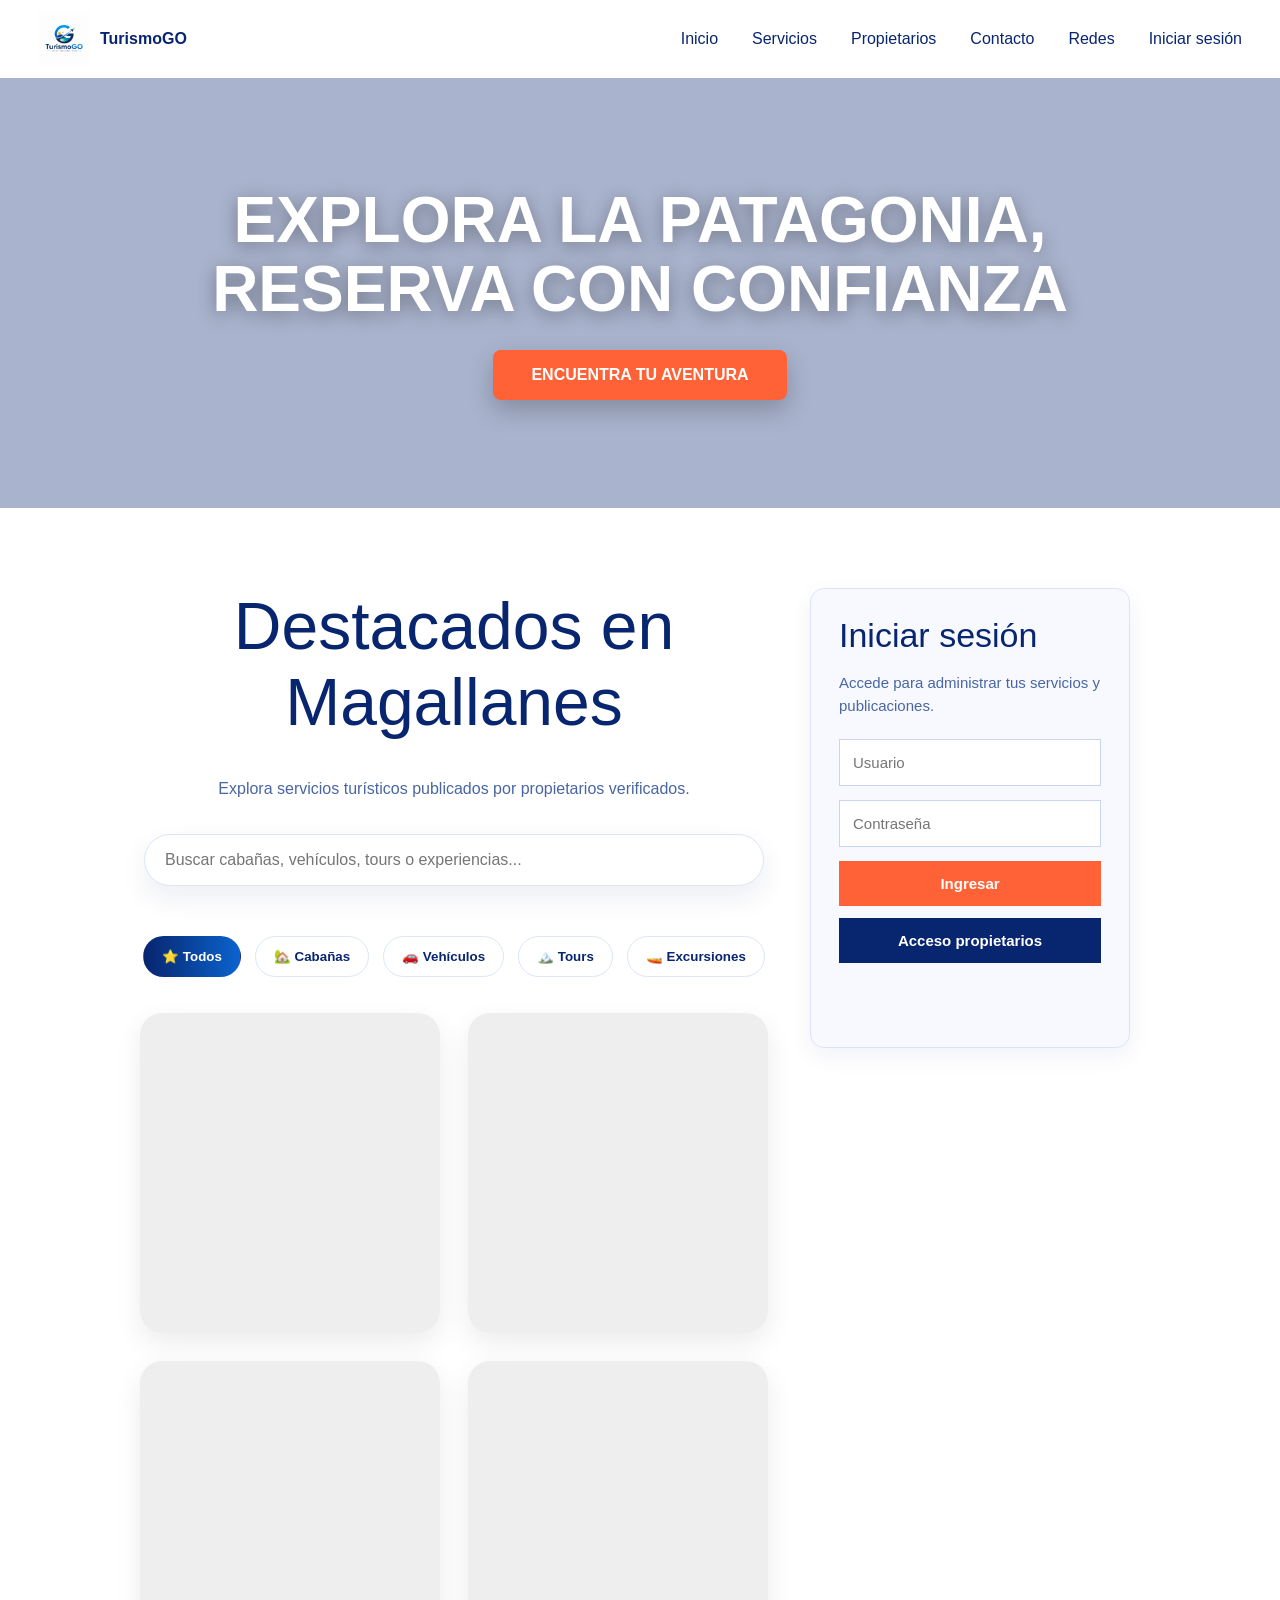
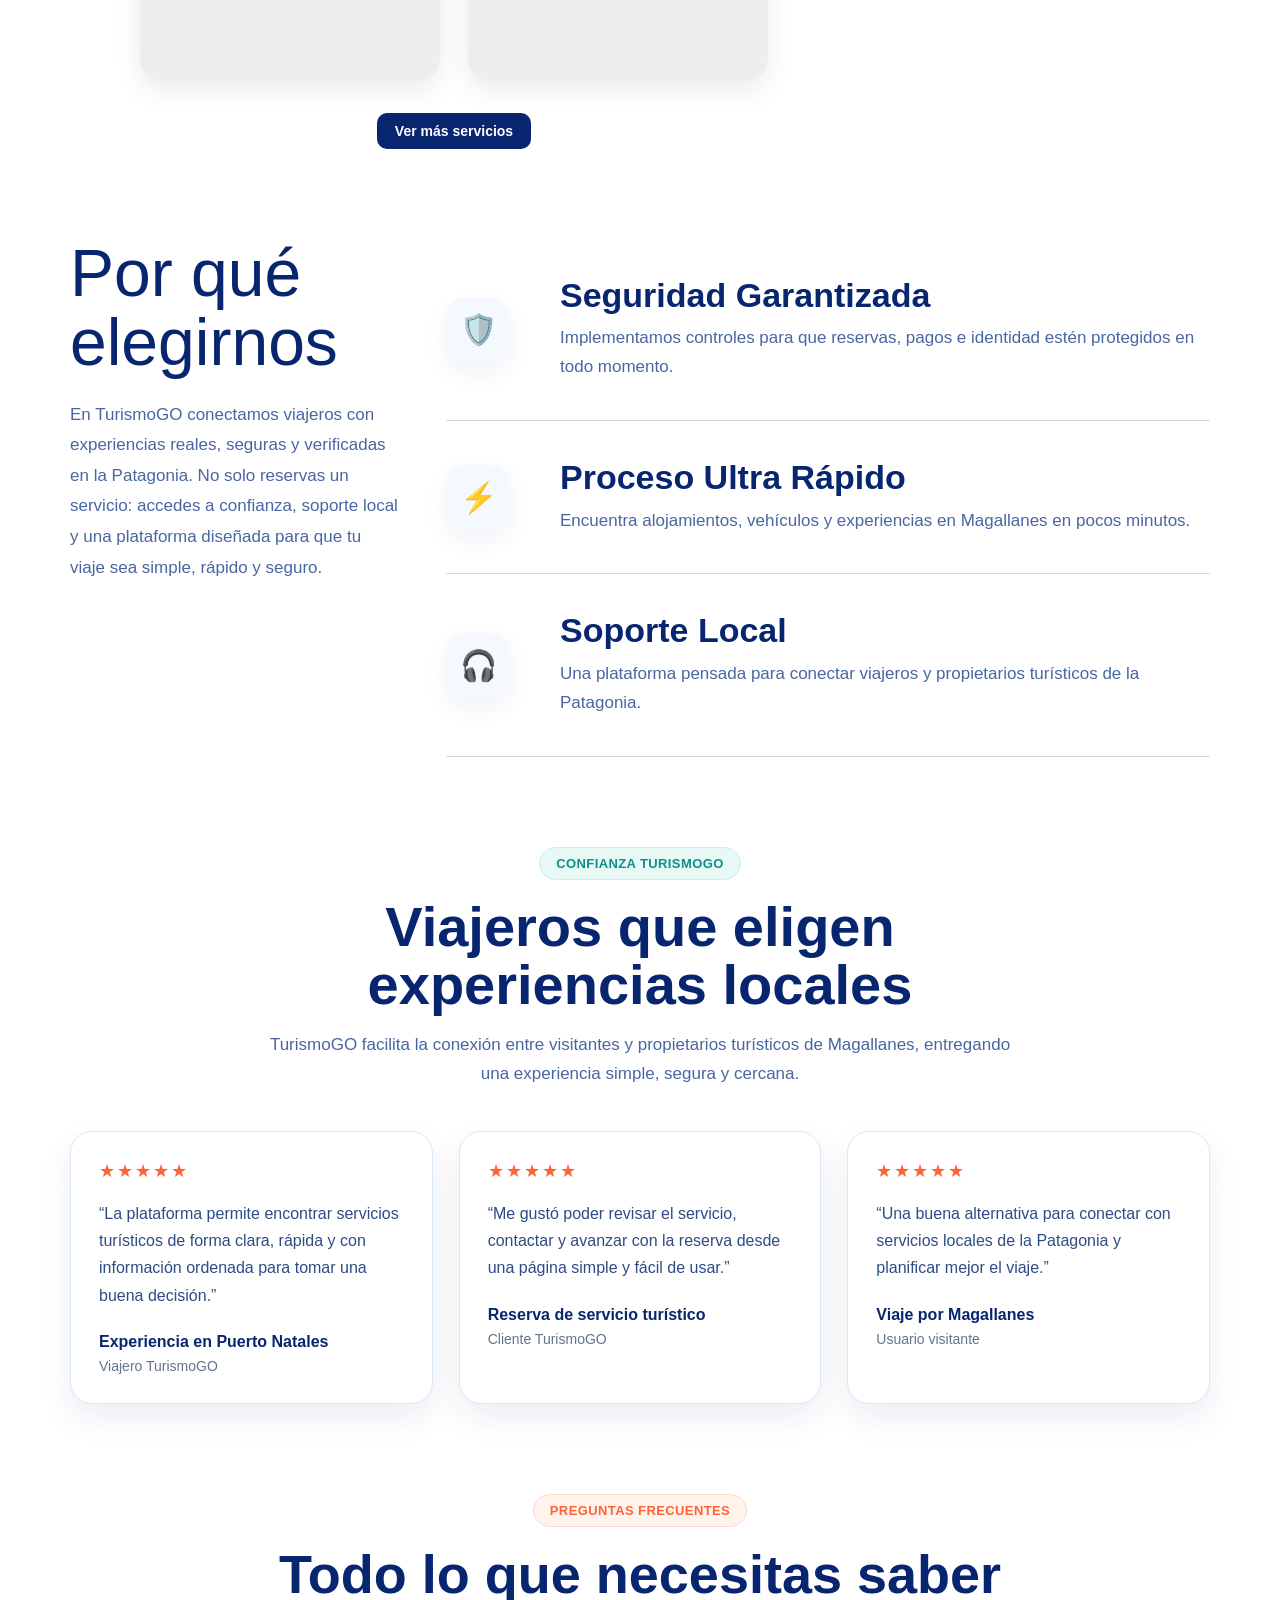
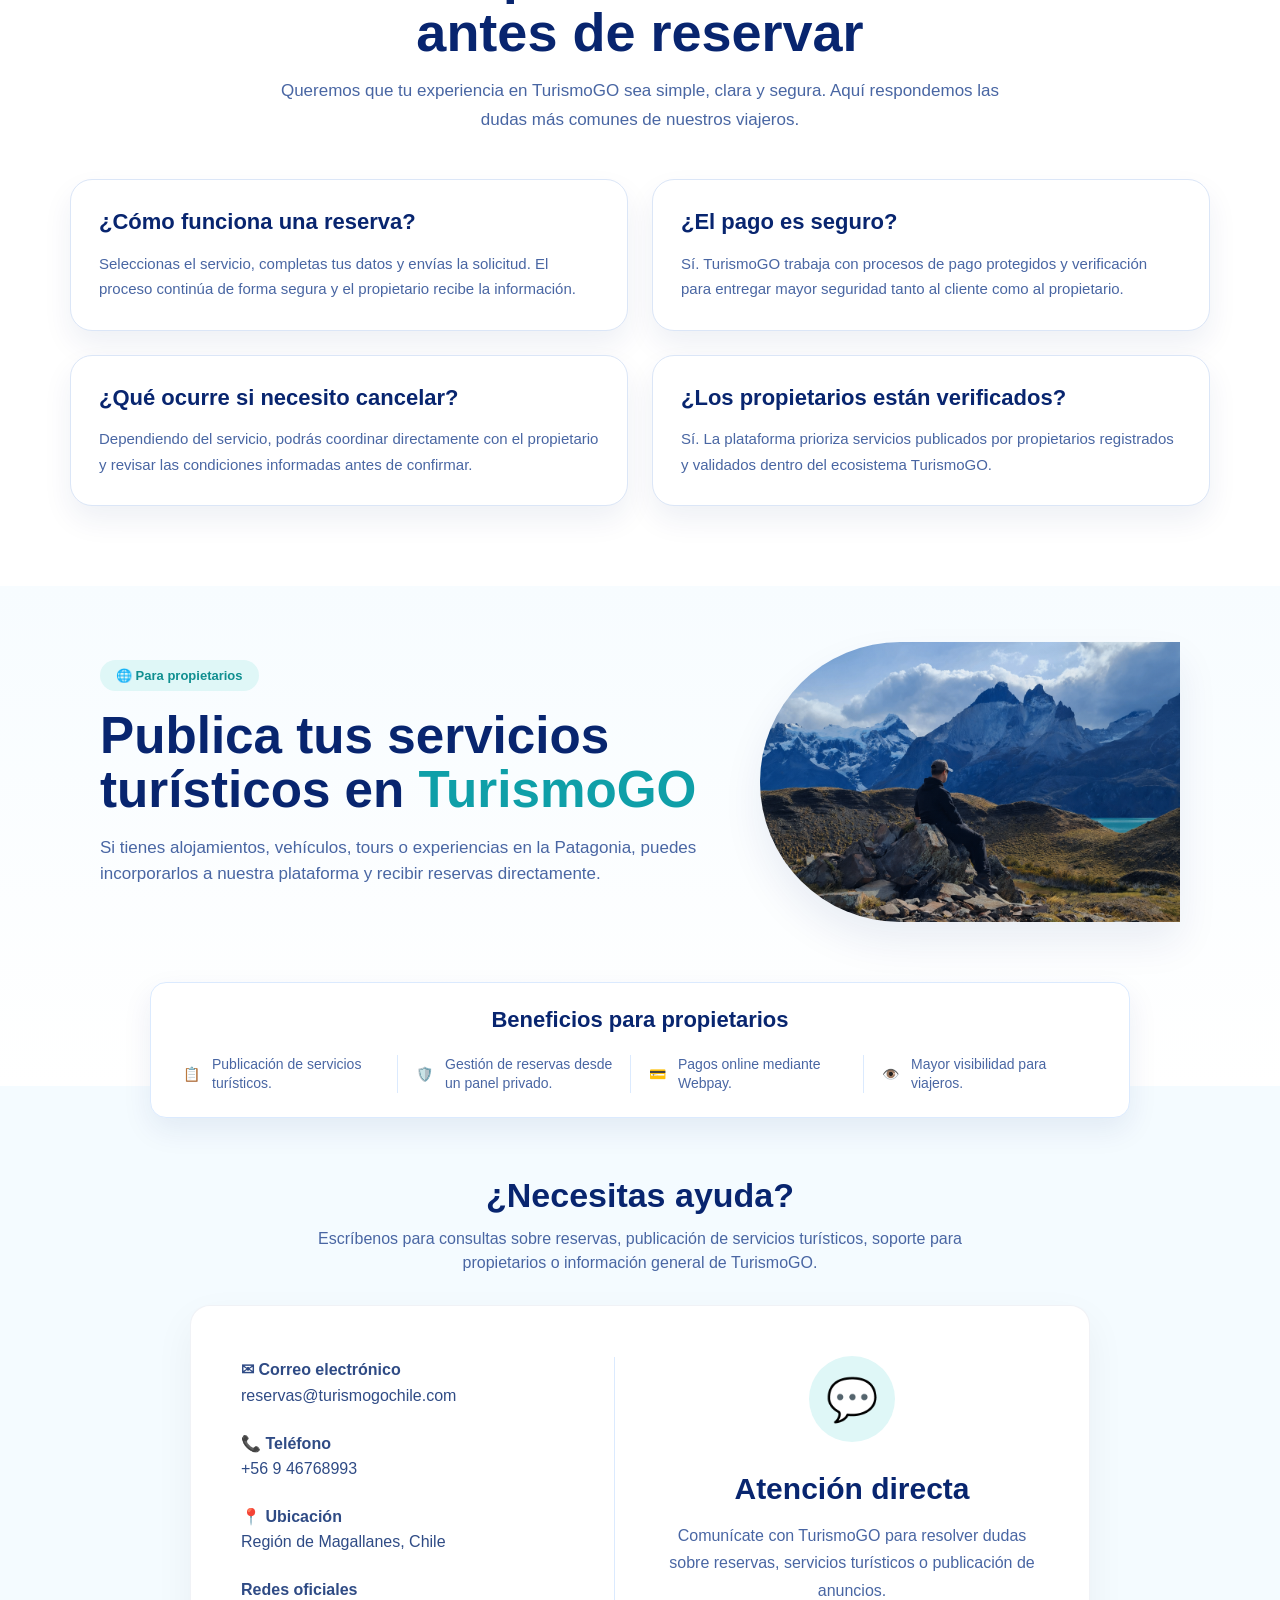
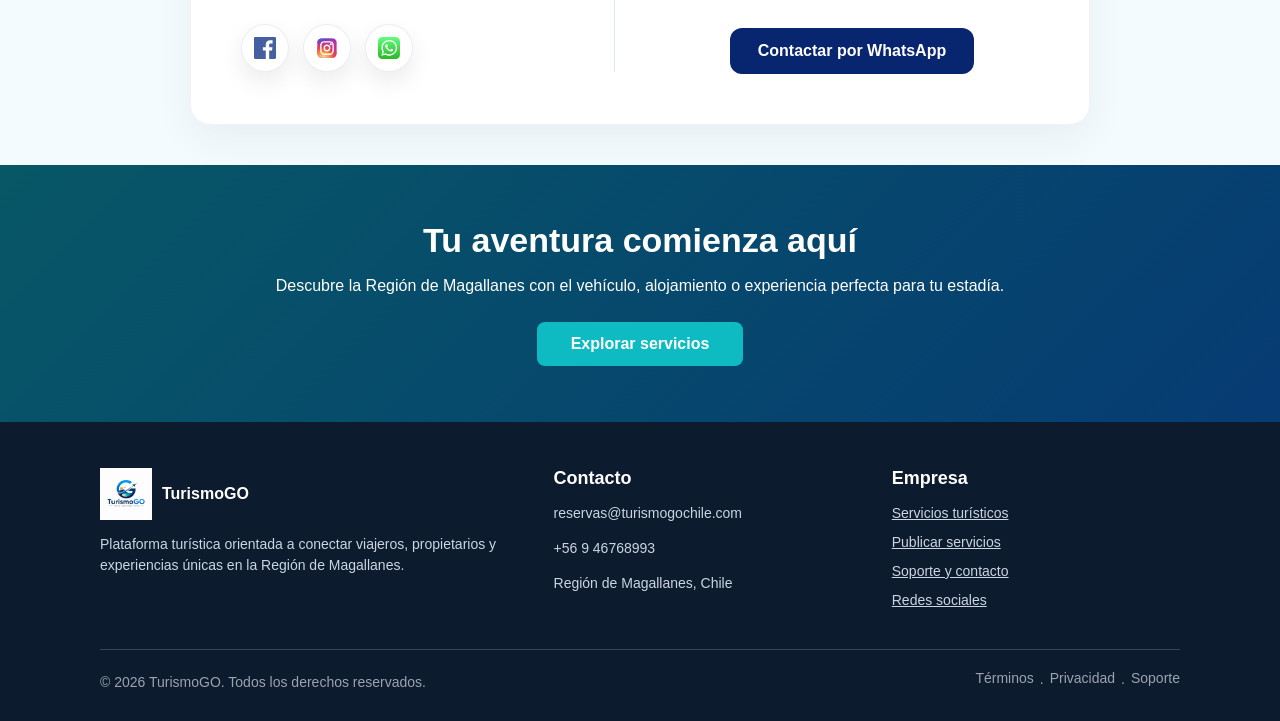
==== index.html @ 0e3b6031 "Eliminar menu lateral (no aporta a UX principal)" ====
<!DOCTYPE html>
<html lang="es">
<head>
  <meta charset="UTF-8">
  <meta name="viewport" content="width=device-width, initial-scale=1.0">

  <title>TurismoGO | Turismo, alojamientos y experiencias en Magallanes</title>
  <link rel="icon" type="image/png" href="favicon.png">
  <link rel="preconnect" href="https://api.turismogochile.com">
<link rel="dns-prefetch" href="https://api.turismogochile.com">
  <link rel="preconnect" href="https://res.cloudinary.com">
  <link rel="dns-prefetch" href="https://res.cloudinary.com">
  <link rel="apple-touch-icon" href="favicon.png">

  <meta
    name="description"
    content="Reserva alojamientos, vehículos, tours y experiencias turísticas en la Región de Magallanes y la Patagonia chilena con TurismoGO."
  >

  <meta
    name="keywords"
    content="turismo magallanes, turismo patagonia, alojamiento puerto natales, arriendo vehiculos magallanes, tours torres del paine, turismo chile"
  >

  <meta name="author" content="TurismoGO">

  <meta property="og:title" content="TurismoGO | Explora la Patagonia">
  <meta
    property="og:description"
    content="Reserva alojamientos, vehículos y experiencias turísticas en Magallanes."
  >
  <meta property="og:type" content="website">
  <meta property="og:url" content="https://www.turismogochile.com">
  <meta property="og:image" content="https://www.turismogochile.com/assets/preview.jpg">

  <meta name="robots" content="index, follow">
  
  <link rel="stylesheet" href="styles.css">
</head>
<body>

  <header class="topbar">
    <div class="brand">
      <img
  src="assets/logo-turismogo.png"
  alt="TurismoGO"
  class="brand-logo"
  style="width:52px;height:52px;max-width:52px;max-height:52px;object-fit:contain;display:block;"
>
      <span>TurismoGO</span>
    </div>

    <nav class="nav-links">
  <a href="#inicio">Inicio</a>
  <a href="#servicios-publicos-section">Servicios</a>
  <a href="#propietarios">Propietarios</a>
  <a href="#contacto">Contacto</a>
  <a href="#redes">Redes</a>
  <a href="#login">Iniciar sesión</a>
</nav>
  </header>

  <main>
    <section class="hero-main" id="inicio">
  <div class="hero-overlay">
    <h1>Explora la Patagonia,<br>reserva con confianza</h1>
    <a href="#servicios-publicos-section" class="hero-main-btn">
      Encuentra tu aventura
    </a>
  </div>
</section>
    <div id="registro-propietario" class="modal-overlay">
    <div class="modal-card">
    <button class="modal-close" onclick="mostrarRegistroPropietario()">×</button>
  <h2>Registro de propietario</h2>
  <p>Crea tu cuenta, selecciona un plan y activa tu suscripción para publicar servicios.</p>

  <input id="reg-nombre" placeholder="Nombre completo">
  <input id="reg-telefono" placeholder="Teléfono">
  <input id="reg-email" type="email" placeholder="Correo electrónico">
  <input id="reg-usuario" placeholder="Nombre de usuario">
  <input id="reg-password" type="password" placeholder="Contraseña">

  <select id="reg-plan">
    <option value="basico">Plan Básico - $9.990 / mes</option>
    <option value="pro">Plan Pro - $19.990 / mes</option>
    <option value="premium">Plan Premium - $39.990 / mes</option>
  </select>

  <div class="legal-checkbox-container">
  <label class="legal-checkbox">
    <input type="checkbox" id="aceptaLegalPropietario">
    <span>
      Acepto los 
      <a href="/terminos.html" target="_blank">Términos y Condiciones</a> 
      y la 
      <a href="/privacidad.html" target="_blank">Política de Privacidad</a>.
    </span>
  </label>
</div>

  <button class="primary-btn" onclick="registrarPropietarioConPago()">
  Crear cuenta y pagar suscripción
</button>
</div>
</div>

    <section class="featured featured-layout" id="servicios-publicos-section">
  <div class="featured-content">
    <h2>Destacados en Magallanes</h2>
<p>Explora servicios turísticos publicados por propietarios verificados.</p>

<div class="search-box">
  <input
    type="text"
    id="buscador-servicios"
    placeholder="Buscar cabañas, vehículos, tours o experiencias..."
  >
</div>

<div class="quick-filters">
  <button class="filter-btn active" data-filter="todos">⭐ Todos</button>
  <button class="filter-btn" data-filter="cabaña">🏡 Cabañas</button>
  <button class="filter-btn" data-filter="jeep">🚗 Vehículos</button>
  <button class="filter-btn" data-filter="tour">🏔️ Tours</button>
  <button class="filter-btn" data-filter="excursion">🚤 Excursiones</button>
</div>

<div id="servicios-publicos" class="public-services-grid"></div>
<div class="load-more-container">
  <button id="btn-ver-mas-servicios" class="secondary-register-btn">
    Ver más servicios
  </button>
</div>

  </article>

</div>
  </div>

  <aside class="login-card" id="login">
    <h2>Iniciar sesión</h2>
    <p>Accede para administrar tus servicios y publicaciones.</p>

    <input id="user" placeholder="Usuario">
    <input id="pass" type="password" placeholder="Contraseña">

    <button class="primary-btn" onclick="login()">Ingresar</button>
    <button class="secondary-register-btn" onclick="mostrarRegistroPropietario()">
  Acceso propietarios
</button>

    <p id="error"></p>
  </aside>
</section>

    <section class="features">
      <div class="features-title">
  <h2>Por qué elegirnos</h2>

  <p>
    En TurismoGO conectamos viajeros con experiencias reales, seguras y verificadas
    en la Patagonia. No solo reservas un servicio: accedes a confianza, soporte local
    y una plataforma diseñada para que tu viaje sea simple, rápido y seguro.
  </p>
</div>

      <div class="feature-list">
        <div class="feature-item">
          <div class="feature-icon">🛡️</div>
          <div>
            <h3>Seguridad Garantizada</h3>
            <p>Implementamos controles para que reservas, pagos e identidad estén protegidos en todo momento.</p>
          </div>
        
        </div>

        <div class="feature-item">
          <div class="feature-icon">⚡</div>
          <div>
            <h3>Proceso Ultra Rápido</h3>
            <p>Encuentra alojamientos, vehículos y experiencias en Magallanes en pocos minutos.</p>
          </div>
        </div>

        <div class="feature-item">
          <div class="feature-icon">🎧</div>
          <div>
            <h3>Soporte Local</h3>
            <p>Una plataforma pensada para conectar viajeros y propietarios turísticos de la Patagonia.</p>
          </div>
        </div>
      </div>
    </section>
    <section class="testimonials-section">
  <div class="testimonials-header">
    <span>Confianza TurismoGO</span>
    <h2>Viajeros que eligen experiencias locales</h2>
    <p>
      TurismoGO facilita la conexión entre visitantes y propietarios turísticos
      de Magallanes, entregando una experiencia simple, segura y cercana.
    </p>
  </div>

  <div class="testimonials-grid">
    <article class="testimonial-card">
      <div class="testimonial-stars">★★★★★</div>
      <p>
        “La plataforma permite encontrar servicios turísticos de forma clara,
        rápida y con información ordenada para tomar una buena decisión.”
      </p>
      <strong>Experiencia en Puerto Natales</strong>
      <span>Viajero TurismoGO</span>
    </article>

    <article class="testimonial-card">
      <div class="testimonial-stars">★★★★★</div>
      <p>
        “Me gustó poder revisar el servicio, contactar y avanzar con la reserva
        desde una página simple y fácil de usar.”
      </p>
      <strong>Reserva de servicio turístico</strong>
      <span>Cliente TurismoGO</span>
    </article>

    <article class="testimonial-card">
      <div class="testimonial-stars">★★★★★</div>
      <p>
        “Una buena alternativa para conectar con servicios locales de la Patagonia
        y planificar mejor el viaje.”
      </p>
      <strong>Viaje por Magallanes</strong>
      <span>Usuario visitante</span>
    </article>
  </div>
</section>

<section class="faq-section">
  <div class="faq-header">
    <span>Preguntas frecuentes</span>
    <h2>Todo lo que necesitas saber antes de reservar</h2>
    <p>
      Queremos que tu experiencia en TurismoGO sea simple, clara y segura.
      Aquí respondemos las dudas más comunes de nuestros viajeros.
    </p>
  </div>

  <div class="faq-grid">

    <article class="faq-card">
      <h3>¿Cómo funciona una reserva?</h3>
      <p>
        Seleccionas el servicio, completas tus datos y envías la solicitud.
        El proceso continúa de forma segura y el propietario recibe la información.
      </p>
    </article>

    <article class="faq-card">
      <h3>¿El pago es seguro?</h3>
      <p>
        Sí. TurismoGO trabaja con procesos de pago protegidos y verificación
        para entregar mayor seguridad tanto al cliente como al propietario.
      </p>
    </article>

    <article class="faq-card">
      <h3>¿Qué ocurre si necesito cancelar?</h3>
      <p>
        Dependiendo del servicio, podrás coordinar directamente con el propietario
        y revisar las condiciones informadas antes de confirmar.
      </p>
    </article>

    <article class="faq-card">
      <h3>¿Los propietarios están verificados?</h3>
      <p>
        Sí. La plataforma prioriza servicios publicados por propietarios
        registrados y validados dentro del ecosistema TurismoGO.
      </p>
    </article>

  </div>
</section>

<section class="business-section" id="propietarios">
  <div class="business-hero">
    <div>
      <span class="pill-label">🌐 Para propietarios</span>
      <h2>Publica tus servicios turísticos en <strong>TurismoGO</strong></h2>
      <p>
        Si tienes alojamientos, vehículos, tours o experiencias en la Patagonia,
        puedes incorporarlos a nuestra plataforma y recibir reservas directamente.
      </p>
    </div>

    <div class="business-image"></div>
  </div>

  <div class="benefits-card">
    <h3>Beneficios para propietarios</h3>

    <div class="benefits-grid">
      <div class="benefit-item">📋 <span>Publicación de servicios turísticos.</span></div>
      <div class="benefit-item">🛡️ <span>Gestión de reservas desde un panel privado.</span></div>
      <div class="benefit-item">💳 <span>Pagos online mediante Webpay.</span></div>
      <div class="benefit-item">👁️ <span>Mayor visibilidad para viajeros.</span></div>
    </div>
  </div>
</section>

<section class="support-section" id="contacto">
 <h2>¿Necesitas ayuda?</h2>
  <p>
    Escríbenos para consultas sobre reservas, publicación de servicios turísticos,
    soporte para propietarios o información general de TurismoGO.
  </p>

  <div class="support-card single-card">

  <div class="support-info">
    <p><strong>✉ Correo electrónico</strong><br>
    reservas@turismogochile.com</p>

    <p><strong>📞 Teléfono</strong><br>
    +56 9 46768993</p>

    <p><strong>📍 Ubicación</strong><br>
    Región de Magallanes, Chile</p>

    <p><strong>Redes oficiales</strong></p>

    <div class="mini-socials social-buttons">
      <a href="https://facebook.com/turismogochile" target="_blank" class="social-btn">
        <img src="/assets/icons/facebook.svg" alt="Facebook">
      </a>

      <a href="https://instagram.com/turismogochile" target="_blank" class="social-btn">
        <img src="/assets/icons/instagram.svg" alt="Instagram">
      </a>

      <a href="https://wa.me/56946768993" target="_blank" class="social-btn">
        <img src="/assets/icons/whatsapp.svg" alt="WhatsApp">
      </a>
    </div>
  </div>

  <div class="support-highlight">
    <div class="chat-icon">💬</div>

    <h3>Atención directa</h3>

    <p>
      Comunícate con TurismoGO para resolver dudas sobre reservas,
      servicios turísticos o publicación de anuncios.
    </p>

    <a
      href="https://wa.me/56946768993?text=Hola,%20quiero%20información%20sobre%20TurismoGO"
      target="_blank"
      class="small-btn"
    >
      Contactar por WhatsApp
    </a>
  </div>

</div>

</section>

<section class="cta-premium">
  <h2>Tu aventura comienza aquí</h2>
  <p>
    Descubre la Región de Magallanes con el vehículo, alojamiento o experiencia
    perfecta para tu estadía.
  </p>
  <a href="#servicios-publicos-section">Explorar servicios</a>
</section>

<footer class="footer-premium">
  <div class="footer-grid">
    <div>
      <div class="brand">
       <img
       src="assets/logo-turismogo.png"
       alt="TurismoGO"
       class="brand-logo"
>
        <span>TurismoGO</span>
      </div>
      <p>
        Plataforma turística orientada a conectar viajeros, propietarios y
        experiencias únicas en la Región de Magallanes.
      </p>
    </div>

    <div>
      <h3>Contacto</h3>
      <p>reservas@turismogochile.com</p>
      <p>+56 9 46768993</p>
      <p>Región de Magallanes, Chile</p>
    </div>

    <div>
      <h3>Empresa</h3>
      <a href="#servicios-publicos-section">Servicios turísticos</a>
      <a href="#propietarios">Publicar servicios</a>
      <a href="#contacto">Soporte y contacto</a>
      <a href="#redes">Redes sociales</a>
    </div>
</div>

  <div class="footer-bottom-premium">
  <span class="footer-copy">
    © 2026 TurismoGO. Todos los derechos reservados.
  </span>

  <div class="footer-links-inline">
    <a href="/terminos.html">Términos</a>
    <span>·</span>
    <a href="/privacidad.html">Privacidad</a>
    <span>·</span>
    <a href="#">Soporte</a>
  </div>
</div>
</footer>

  <script src="config.js"></script>
  <script src="app.js"></script>
 
</body>
</html>
---- styles.css ----
* {
    box-sizing: border-box;
  }

  body {
    margin: 0;
    font-family: Arial, sans-serif;
    background: #ffffff;
    color: #08256f;
  }

  .topbar {
    height: 78px;
    padding: 0 38px;
    display: flex;
    align-items: center;
    justify-content: space-between;
    background: #ffffff;
  }

  .brand {
    display: flex;
    align-items: center;
    gap: 10px;
    font-weight: bold;
    color: #08256f;
  }

  .brand-logo {
  width: 52px;
  height: 52px;
  max-width: 52px;
  max-height: 52px;
  object-fit: contain;
  display: block;
}

  .brand-mark {
    width: 34px;
    height: 34px;
    border-radius: 8px;
    background: linear-gradient(135deg, #08256f, #ff6236);
    display: flex;
    align-items: center;
    justify-content: center;
    color: white;
    font-size: 18px;
    font-weight: bold;
  }

  .nav-links {
    display: flex;
    gap: 34px;
    align-items: center;
    font-size: 16px;
  }

  .nav-links a {
    color: #08256f;
    text-decoration: none;
  }

  .nav-links a:hover {
    text-decoration: underline;
  }

  .hero-main {
    min-height: 430px;
    background:
      linear-gradient(rgba(8, 37, 111, 0.35), rgba(8, 37, 111, 0.35)),
      url("https://res.cloudinary.com/dqehz2duc/image/upload/f_auto,q_auto:eco,w_auto/v1777683226/torres-del-paine-banner_phrytc.jpg");
    background-size: cover;
    background-position: center;
    display: flex;
    align-items: center;
    justify-content: center;
    text-align: center;
    margin-top: 0;
  }

  .hero-overlay h1 {
    color: white;
    font-size: clamp(38px, 5vw, 68px);
    line-height: 1.08;
    text-transform: uppercase;
    margin: 0 0 26px;
    text-shadow: 0 4px 18px rgba(0,0,0,0.35);
  }

  .hero-main-btn {
    display: inline-block;
    background: #ff6236;
    color: white;
    padding: 16px 38px;
    border-radius: 8px;
    text-decoration: none;
    font-weight: 800;
    text-transform: uppercase;
    box-shadow: 0 10px 24px rgba(0,0,0,0.22);
  }

  .featured {
    max-width: 1220px;
    margin: 80px auto 0;
    padding: 0 40px;
  }

  .featured-layout {
    max-width: 1080px;
    display: grid;
    grid-template-columns: 1fr 330px;
    gap: 42px;
    align-items: start;
  }

  .featured h2 {
    font-size: clamp(42px, 6vw, 66px);
    font-weight: 400;
    margin: 0 0 40px;
    color: #08256f;
  }

  .featured p {
    color: #4966a3;
    margin-bottom: 36px;
  }

  .featured-content h2,
  .featured-content > p {
    text-align: center;
  }

  .featured-layout .login-card {
    margin-top: 0;
    position: sticky;
    top: 90px;
  }

  .public-services-grid {
  display: grid;
  grid-template-columns: repeat(auto-fit, minmax(240px, 1fr));
  gap: 28px;
  justify-content: center;
  align-items: stretch;
}

.public-service-card {
  width: 100%;
  max-width: none;
  min-width: 0;
  height: 100%;
  background: #ffffff;
  border: 1px solid #dbe6f7;
  border-radius: 24px;
  overflow: hidden;
  box-shadow: 0 14px 32px rgba(8,37,111,0.10);
  display: flex;
  flex-direction: column;
}

.public-service-card:hover {
  transform: translateY(-6px);
  border-color: #bcd0f5;
  box-shadow: 0 22px 44px rgba(8,37,111,0.16);
}

 .public-service-card img {
  width: 100%;
  height: 210px;
  min-height: 210px;
  max-height: 210px;
  object-fit: cover;
  display: block;
}

 .public-service-content {
  padding: 22px;
  display: flex;
  flex-direction: column;
  flex: 1;
  min-height: 320px;
}

.btn-ver-servicio {
  margin-top: auto;
}

.card-description {
  min-height: 40px;
}

  .public-service-content h3 {
  margin: 0 0 10px;
  color: #08256f;
  font-size: 22px;
  line-height: 1.2;
}

  .public-service-content p {
  color: #4966a3;
  line-height: 1.55;
}

  .public-price {
  color: #ff6236 !important;
  font-weight: 900;
  font-size: 24px;
  margin-top: auto;
  letter-spacing: -0.4px;
}

.public-service-content button {
  width: 100%;
  padding: 14px;
  background: linear-gradient(90deg, #ff6236, #ff8a50);
  color: white;
  border: none;
  border-radius: 12px;
  cursor: pointer;
  font-weight: 900;
  margin-top: 14px;
  transition: all 0.25s ease;
}

.public-service-content button:hover {
  transform: translateY(-2px);
  box-shadow: 0 12px 24px rgba(255, 98, 54, 0.25);
}

  .login-card {
    background: #f7f9ff;
    border: 1px solid #dbe4ff;
    border-radius: 14px;
    padding: 28px;
    width: 100%;
    max-width: 320px;
    margin-top: 0;
    box-shadow: 0 8px 24px rgba(8, 37, 111, 0.06);
  }

  .login-card h2 {
    font-size: 34px;
    line-height: 1.1;
    margin: 0 0 18px;
    color: #08256f;
  }

  .login-card p {
    font-size: 15px;
    line-height: 1.5;
    color: #4966a3;
    margin-bottom: 22px;
  }

  input,
  .modal-card select {
    width: 100%;
    padding: 14px 13px;
    margin-bottom: 14px;
    border: 1px solid #c9d4f2;
    background: #ffffff;
    color: #08256f;
    font-size: 15px;
    outline: none;
  }

  input:focus {
    border-color: #08256f;
  }

  .primary-btn,
  .secondary-register-btn {
    width: 100%;
    padding: 14px;
    color: white;
    border: none;
    cursor: pointer;
    font-weight: bold;
    font-size: 15px;
  }

  .primary-btn {
    background: #ff6236;
    transition: background 0.2s;
  }

  .primary-btn:hover {
    background: #e6522b;
  }

  .secondary-register-btn {
    background: #08256f;
    margin-top: 12px;
  }

  .secondary-register-btn:hover {
    background: #061b52;
  }

  #error {
    min-height: 20px;
    color: #c02626;
    font-weight: bold;
    margin-top: 14px;
  }

  .modal-overlay {
  position: fixed;
  inset: 0;
  background: rgba(8, 37, 111, 0.55);
  display: none;
  align-items: center;
  justify-content: center;
  padding: 24px;
  z-index: 1000;
}

  .modal-card {
    position: relative;
    background: #ffffff;
    width: 100%;
    max-width: 520px;
    max-height: 90vh;
    overflow-y: auto;
    padding: 32px;
    box-shadow: 0 18px 45px rgba(0,0,0,0.22);
  }

  .modal-card h2 {
    margin-top: 0;
  }

  .modal-close {
    position: absolute;
    top: 14px;
    right: 14px;
    width: 36px;
    height: 36px;
    border: none;
    background: #08256f;
    color: white;
    font-size: 22px;
    cursor: pointer;
  }

  .features {
    max-width: 1220px;
    margin: 90px auto 80px;
    padding: 0 40px;
    display: grid;
    grid-template-columns: 330px 1fr;
    gap: 46px;
  }

  .features h2 {
    font-size: clamp(42px, 6vw, 66px);
    font-weight: 400;
    margin: 0;
    line-height: 1.05;
  }

  .features-title p {
  margin-top: 22px;
  color: #4966a3;
  font-size: 17px;
  line-height: 1.8;
  max-width: 340px;
}

  .feature-list {
  border-top: none;
}

  .feature-item {
  display: grid;
  grid-template-columns: 80px 1fr;
  gap: 34px;
  align-items: center;
  padding: 38px 0;
  border-bottom: 1px solid rgba(8, 37, 111, 0.18);
}

  .feature-icon {
  width: 64px;
  height: 64px;
  border-radius: 18px;
  background: #f4f8ff;
  display: flex;
  align-items: center;
  justify-content: center;
  font-size: 30px;
  box-shadow: 0 10px 24px rgba(8,37,111,0.06);
}

  .feature-item h3 {
  margin: 0 0 10px;
  font-size: 34px;
  font-weight: 700;
  color: #08256f;
  line-height: 1.1;
}

  .feature-item p {
  margin: 0;
  color: #4966a3;
  line-height: 1.7;
  font-size: 17px;
  max-width: 720px;
}

  .business-section {
    background: linear-gradient(180deg, #f7fcff 0%, #ffffff 100%);
    padding: 56px 32px 0;
  }

  .business-hero {
    max-width: 1080px;
    margin: 0 auto;
    display: grid;
    grid-template-columns: 1fr 420px;
    gap: 40px;
    align-items: center;
  }

  .pill-label {
    display: inline-block;
    background: #dff7f7;
    color: #0f8f90;
    padding: 8px 16px;
    border-radius: 999px;
    font-weight: 700;
    font-size: 13px;
    margin-bottom: 18px;
  }

  .business-hero h2 {
    margin: 0 0 18px;
    font-size: clamp(34px, 4vw, 52px);
    line-height: 1.05;
    color: #08256f;
  }

  .business-hero h2 strong {
    color: #0f9fa8;
  }

  .business-hero p {
    color: #4966a3;
    font-size: 17px;
    line-height: 1.55;
  }

  .business-image {
    height: 280px;
    border-radius: 160px 0 0 160px;
    background:
      linear-gradient(rgba(8,37,111,.05), rgba(8,37,111,.05)),
      url("/assets/business-banner.png");
    background-size: cover;
    background-position: center;
    background-repeat: no-repeat;
    box-shadow: 0 20px 40px rgba(8,37,111,.08);
  }

  .benefits-card {
    max-width: 980px;
    margin: 28px auto 0;
    background: white;
    border: 1px solid #dbeafe;
    border-radius: 16px;
    padding: 24px 32px;
    box-shadow: 0 12px 30px rgba(8,37,111,.08);
    text-align: center;
    transform: translateY(32px);
  }

  .benefits-card h3 {
    margin: 0 0 22px;
    color: #08256f;
    font-size: 22px;
  }

  .benefits-grid {
    display: grid;
    grid-template-columns: repeat(4, 1fr);
    gap: 18px;
  }

  .benefit-item {
    display: flex;
    gap: 12px;
    align-items: center;
    text-align: left;
    color: #4966a3;
    font-size: 14px;
    line-height: 1.35;
    border-right: 1px solid #dbeafe;
    padding-right: 14px;
  }

  .benefit-item:last-child {
    border-right: none;
  }

  .support-section {
    background: #f4fbff;
    padding: 90px 32px 40px;
    text-align: center;
  }

  .support-section h2 {
    margin: 0 0 12px;
    color: #08256f;
    font-size: 34px;
  }

  .support-section > p {
    max-width: 720px;
    margin: 0 auto 30px;
    color: #4966a3;
    line-height: 1.5;
  }

  .support-card {
    max-width: 780px;
    margin: 0 auto;
    background: white;
    border: 1px solid #dbeafe;
    border-radius: 16px;
    box-shadow: 0 12px 30px rgba(8,37,111,.08);
    padding: 30px;
    display: grid;
    grid-template-columns: 1fr 1fr;
    gap: 26px;
    text-align: left;
  }

  .single-card {
    max-width: 900px;
    margin: 0 auto;
    background: white;
    border-radius: 20px;
    padding: 50px;
    display: grid;
    grid-template-columns: 1fr 1fr;
    gap: 50px;
    align-items: center;
    box-shadow: 0 15px 40px rgba(0,0,0,0.05);
    border: 1px solid rgba(8,37,111,0.06);
  }

  .support-info {
    border-right: 1px solid #dbeafe;
    padding-right: 26px;
  }

  .support-info p {
    margin: 0 0 22px;
    color: #2f4b85;
    line-height: 1.6;
  }

  .support-info a {
    color: #0f9fa8;
    font-weight: 700;
    text-decoration: none;
  }

  .social-buttons {
    display: flex;
    gap: 14px;
    align-items: center;
    flex-wrap: wrap;
  }

  .social-btn {
    width: 48px;
    height: 48px;
    border-radius: 50%;
    display: flex;
    align-items: center;
    justify-content: center;
    text-decoration: none;
    transition: 0.25s ease;
    background: white;
    box-shadow: 0 10px 24px rgba(0,0,0,0.08);
    border: 1px solid rgba(8,37,111,0.08);
  }

  .social-btn img {
    width: 22px;
    height: 22px;
    object-fit: contain;
  }

  .social-btn:hover {
    transform: translateY(-3px);
    box-shadow: 0 16px 30px rgba(0,0,0,0.12);
  }

  .support-highlight {
    text-align: center;
  }

  .chat-icon {
    width: 86px;
    height: 86px;
    margin: 0 auto 18px;
    background: #dff7f7;
    border-radius: 999px;
    display: flex;
    align-items: center;
    justify-content: center;
    font-size: 42px;
  }

  .support-highlight h3 {
    font-size: 30px;
    margin-bottom: 16px;
    color: #08256f;
  }

  .support-highlight p {
    color: #4966a3;
    line-height: 1.7;
    margin-bottom: 24px;
  }

  .small-btn {
    display: inline-block;
    background: #08256f;
    color: white;
    padding: 14px 28px;
    border-radius: 12px;
    text-decoration: none;
    font-weight: 700;
    transition: 0.3s;
  }

  .small-btn:hover {
    transform: translateY(-2px);
  }

  .cta-premium {
    background: linear-gradient(135deg, #075766, #063b73);
    color: white;
    text-align: center;
    padding: 56px 24px;
  }

  .cta-premium h2 {
    margin: 0 0 14px;
    font-size: 34px;
  }

  .cta-premium p {
    max-width: 760px;
    margin: 0 auto 24px;
    line-height: 1.5;
  }

  .cta-premium a {
    display: inline-block;
    background: #0fbbc3;
    color: white;
    padding: 13px 34px;
    border-radius: 8px;
    text-decoration: none;
    font-weight: 800;
  }

  .footer-premium {
    max-width: none;
    background: #0d1b2f;
    color: #cbd5e1;
    padding: 46px 32px 24px;
    display: block;
  }

  .footer-grid {
    max-width: 1080px;
    margin: 0 auto;
    display: grid;
    grid-template-columns: 1.4fr 1fr 1fr;
    gap: 50px;
    align-items: start;
  }

  .footer-premium h3 {
    color: white;
    margin: 0 0 14px;
    font-size: 18px;
  }

  .footer-premium p,
  .footer-premium a {
    color: #cbd5e1;
    font-size: 14px;
    line-height: 1.5;
  }

  .footer-premium a {
    display: block;
    margin-bottom: 8px;
    text-decoration: underline;
  }

  .footer-premium .brand span {
    color: white;
  }

  .footer-bottom-premium {
    max-width: 1080px;
    margin: 30px auto 0;
    border-top: 1px solid rgba(255,255,255,.18);
    padding-top: 18px;
    display: flex;
    justify-content: space-between;
    gap: 20px;
    color: #94a3b8;
    font-size: 13px;
  }

  @media (max-width: 900px) {
    .topbar {
      padding: 0 22px;
    }

    .nav-links {
      display: none;
    }

    .hero-main {
      min-height: 360px;
    }

    .featured {
      padding: 0 22px;
    }

    .featured-layout,
    .business-hero,
    .support-card,
    .single-card,
    .footer-grid {
      grid-template-columns: 1fr;
    }

    .featured-layout .login-card {
      position: static;
    }

    .features {
      grid-template-columns: 1fr;
      padding: 0 22px;
    }

    .feature-item {
      grid-template-columns: 40px 1fr;
    }

    .business-image {
      height: 220px;
      border-radius: 24px;
    }

    .benefits-grid {
      grid-template-columns: 1fr;
    }

    .benefit-item {
      border-right: none;
      border-bottom: 1px solid #dbeafe;
      padding-bottom: 12px;
    }

    .support-info {
      border-right: none;
      border-bottom: 1px solid #dbeafe;
      padding-right: 0;
      padding-bottom: 20px;
    }

    .footer-bottom-premium {
  display: flex;
  justify-content: space-between;
  align-items: center;
  flex-direction: row; /* 🔥 esto es la clave */
}
  }
  .search-box {
  max-width: 620px;
  margin: 0 auto 36px;
}

.search-box input {
  width: 100%;
  padding: 16px 20px;
  border: 1px solid #dbe6f7;
  border-radius: 999px;
  font-size: 16px;
  color: #08256f;
  background: #ffffff;
  box-shadow: 0 12px 28px rgba(8,37,111,0.08);
  outline: none;
}

.search-box input:focus {
  border-color: #ff6236;
  box-shadow: 0 0 0 4px rgba(255,98,54,0.12);
}

.empty-services {
  grid-column: 1 / -1;
  text-align: center;
  color: #4966a3;
  font-weight: 700;
  padding: 36px;
}

.quick-filters {
  display: flex;
  flex-wrap: wrap;
  gap: 14px;
  justify-content: center;
  margin-bottom: 36px;
}

.filter-btn {
  border: 1px solid #dbe6f7;
  background: #ffffff;
  color: #08256f;
  padding: 12px 18px;
  border-radius: 999px;
  font-weight: 700;
  cursor: pointer;
  transition: all 0.25s ease;
}

.filter-btn:hover {
  transform: translateY(-2px);
  box-shadow: 0 10px 22px rgba(8,37,111,0.08);
}

.filter-btn.active {
  background: linear-gradient(90deg, #08256f, #0b63ce);
  color: white;
  border-color: transparent;
}
.testimonials-section {
  max-width: 1220px;
  margin: 90px auto 80px;
  padding: 0 40px;
}

.testimonials-header {
  max-width: 760px;
  margin: 0 auto 42px;
  text-align: center;
}

.testimonials-header span {
  display: inline-block;
  background: #e8f8f5;
  color: #0f8f90;
  border: 1px solid #c8f0eb;
  padding: 8px 16px;
  border-radius: 999px;
  font-size: 13px;
  font-weight: 800;
  text-transform: uppercase;
  letter-spacing: .4px;
  margin-bottom: 18px;
}

.testimonials-header h2 {
  margin: 0 0 16px;
  color: #08256f;
  font-size: clamp(36px, 5vw, 56px);
  line-height: 1.05;
}

.testimonials-header p {
  color: #4966a3;
  font-size: 17px;
  line-height: 1.7;
  margin: 0;
}

.testimonials-grid {
  display: grid;
  grid-template-columns: repeat(3, 1fr);
  gap: 26px;
}

.testimonial-card {
  background: #ffffff;
  border: 1px solid #dbe6f7;
  border-radius: 22px;
  padding: 28px;
  box-shadow: 0 14px 32px rgba(8,37,111,0.08);
  transition: transform 0.25s ease, box-shadow 0.25s ease;
}

.testimonial-card:hover {
  transform: translateY(-5px);
  box-shadow: 0 22px 44px rgba(8,37,111,0.14);
}

.testimonial-stars {
  color: #ff6236;
  font-size: 18px;
  letter-spacing: 2px;
  margin-bottom: 18px;
}

.testimonial-card p {
  color: #2f4b85;
  line-height: 1.7;
  font-size: 16px;
  margin: 0 0 24px;
}

.testimonial-card strong {
  display: block;
  color: #08256f;
  margin-bottom: 6px;
}

.testimonial-card span {
  color: #64748b;
  font-size: 14px;
}

@media (max-width: 900px) {
  .testimonials-section {
    padding: 0 22px;
  }

  .testimonials-grid {
    grid-template-columns: 1fr;
  }
}
.faq-section {
  max-width: 1220px;
  margin: 90px auto 80px;
  padding: 0 40px;
}

.faq-header {
  max-width: 760px;
  margin: 0 auto 44px;
  text-align: center;
}

.faq-header span {
  display: inline-block;
  background: #fff4ed;
  color: #ff6236;
  border: 1px solid #ffd7c8;
  padding: 8px 16px;
  border-radius: 999px;
  font-size: 13px;
  font-weight: 800;
  text-transform: uppercase;
  letter-spacing: .4px;
  margin-bottom: 18px;
}

.faq-header h2 {
  margin: 0 0 16px;
  color: #08256f;
  font-size: clamp(34px, 5vw, 54px);
  line-height: 1.08;
}

.faq-header p {
  margin: 0;
  color: #4966a3;
  font-size: 17px;
  line-height: 1.7;
}

.faq-grid {
  display: grid;
  grid-template-columns: repeat(2, 1fr);
  gap: 24px;
}

.faq-card {
  background: #ffffff;
  border: 1px solid #dbe6f7;
  border-radius: 22px;
  padding: 28px;
  box-shadow: 0 14px 30px rgba(8,37,111,0.07);
  transition: transform 0.25s ease, box-shadow 0.25s ease;
}

.faq-card:hover {
  transform: translateY(-4px);
  box-shadow: 0 22px 42px rgba(8,37,111,0.12);
}

.faq-card h3 {
  margin: 0 0 14px;
  color: #08256f;
  font-size: 22px;
  line-height: 1.3;
}

.faq-card p {
  margin: 0;
  color: #4966a3;
  line-height: 1.7;
  font-size: 15px;
}

@media (max-width: 900px) {
  .faq-section {
    padding: 0 22px;
  }

  .faq-grid {
    grid-template-columns: 1fr;
  }
}
.public-image-wrap {
  position: relative;
  overflow: hidden;
}

.public-card-badges {
  position: absolute;
  top: 14px;
  left: 14px;
  display: flex;
  gap: 8px;
  flex-wrap: wrap;
  z-index: 2;
}

.verified-badge,
.premium-badge,
.pro-badge {
  padding: 7px 11px;
  border-radius: 999px;
  color: #ffffff;
  font-size: 11px;
  font-weight: 900;
  text-transform: uppercase;
  letter-spacing: .5px;
  box-shadow: 0 8px 18px rgba(15, 23, 42, 0.18);
}

.verified-badge {
  background: #0b6fa4;
}

.premium-badge {
  background: #ff6236;
}

.pro-badge {
  background: #16a34a;
}

.premium-service-card {
  border: 2px solid rgba(255, 98, 54, 0.45);
  box-shadow: 0 18px 42px rgba(255, 98, 54, 0.14);
}

.trust-row {
  display: flex;
  gap: 10px;
  flex-wrap: wrap;
  margin: 12px 0;
}

.trust-row span {
  background: #f8fafc;
  border: 1px solid #e2e8f0;
  color: #334155;
  border-radius: 999px;
  padding: 7px 10px;
  font-size: 12px;
  font-weight: 800;
}
.featured-badge {
  padding: 7px 11px;
  border-radius: 999px;
  background: #f59e0b;
  color: #ffffff;
  font-size: 11px;
  font-weight: 900;
  text-transform: uppercase;
  letter-spacing: .5px;
  box-shadow: 0 8px 18px rgba(15, 23, 42, 0.18);
}
.footer-links {
  margin-top: 8px;
}

.footer-links a {
  color: #ffffff;
  text-decoration: none;
  margin: 0 5px;
  font-size: 14px;
}

.footer-links a:hover {
  text-decoration: underline;
}
.footer-bottom-premium {
  display: flex;
  justify-content: space-between;
  align-items: center;
}

.footer-copy {
  color: #9ca3af; /* mismo gris */
  font-size: 14px;
}

.footer-links-inline {
  display: flex;
  align-items: center;
  gap: 6px;
  color: #9ca3af;
  font-size: 14px;
}

.footer-links-inline a {
  color: #9ca3af; /* 🔥 mismo color que el texto */
  text-decoration: none;
}

.footer-links-inline a:hover {
  text-decoration: underline;
}

.legal-checkbox-container {
  width: 100%;
  margin: 12px 0 18px 0;
}

.legal-checkbox-container .legal-checkbox {
  display: flex !important;
  align-items: center !important;
  justify-content: flex-start !important;
  gap: 10px !important;
  width: 100% !important;
  color: #334155 !important;
  font-size: 14px !important;
  line-height: 1.4 !important;
  text-align: left !important;
}

.legal-checkbox-container .legal-checkbox input {
  width: auto !important;
  min-width: auto !important;
  margin: 0 !important;
  flex: 0 0 auto !important;
}

.legal-checkbox-container .legal-checkbox span {
  display: inline !important;
  width: auto !important;
  max-width: none !important;
  margin: 0 !important;
}

.legal-checkbox-container .legal-checkbox a {
  color: #0b6fa4 !important;
  font-weight: 700 !important;
  text-decoration: none !important;
}

.legal-checkbox-container .legal-checkbox a:hover {
  text-decoration: underline !important;
}

.public-service-card img {
  width: 100%;
  height: auto;
  display: block;
}
.skeleton-card {
  width: 100%;
  min-height: 320px;
  border-radius: 22px;
  background: linear-gradient(
    90deg,
    #eeeeee 25%,
    #f7f7f7 37%,
    #eeeeee 63%
  );
  background-size: 400% 100%;
  animation: skeleton-loading 1.3s ease-in-out infinite;
  box-shadow: 0 10px 28px rgba(0, 0, 0, 0.08);
}

@keyframes skeleton-loading {
  0% {
    background-position: 100% 50%;
  }
  100% {
    background-position: 0 50%;
  }
}

@media (max-width: 768px) {
  .skeleton-card {
    min-height: 280px;
    border-radius: 18px;
  }
}
.load-more-container {
  display: flex;
  justify-content: center;
  margin-top: 28px;
}

#btn-ver-mas-servicios {
  padding: 10px 18px;
  font-size: 14px;
  min-width: auto;
  width: auto;
  border-radius: 10px;
}

.load-more-container {
  display: flex;
  justify-content: center;
  margin-top: 20px;
}

@media (max-width: 768px) {
  .hero-main {
    min-height: 520px;
    background-size: cover;
    background-position: center;
  }
}

.card-top-row {
  display: flex;
  justify-content: space-between;
  align-items: flex-start;
  gap: 10px;
}

.card-price {
  color: #ff6236;
  font-weight: 900;
  font-size: 20px;
  white-space: nowrap;
}

.card-description {
  font-size: 14px;
  margin: 10px 0;
  color: #4966a3;
}

.card-trust {
  display: flex;
  gap: 10px;
  font-size: 13px;
  margin-bottom: 12px;
  color: #334155;
}

.card-trust span {
  background: #f1f5f9;
  padding: 6px 10px;
  border-radius: 999px;
  font-weight: 700;
}

.card-top-row {
  min-height: 62px;
}

.card-description {
  min-height: 48px;
}

.card-trust {
  margin-top: auto;
  margin-bottom: 18px;
}

.btn-ver-servicio {
  margin-top: 0 !important;
}

.card-urgency {
  display: flex;
  gap: 8px;
  flex-wrap: wrap;
  margin-bottom: 12px;
}

.urgency-high {
  background: #fff4ed;
  color: #ff6236;
  font-size: 12px;
  font-weight: 800;
  padding: 6px 10px;
  border-radius: 999px;
}

.urgency-low {
  background: #ecfdf5;
  color: #16a34a;
  font-size: 12px;
  font-weight: 800;
  padding: 6px 10px;
  border-radius: 999px;
}

.card-safe-note {
  font-size: 12px;
  color: #16a34a;
  font-weight: 800;
  margin-bottom: 12px;
}
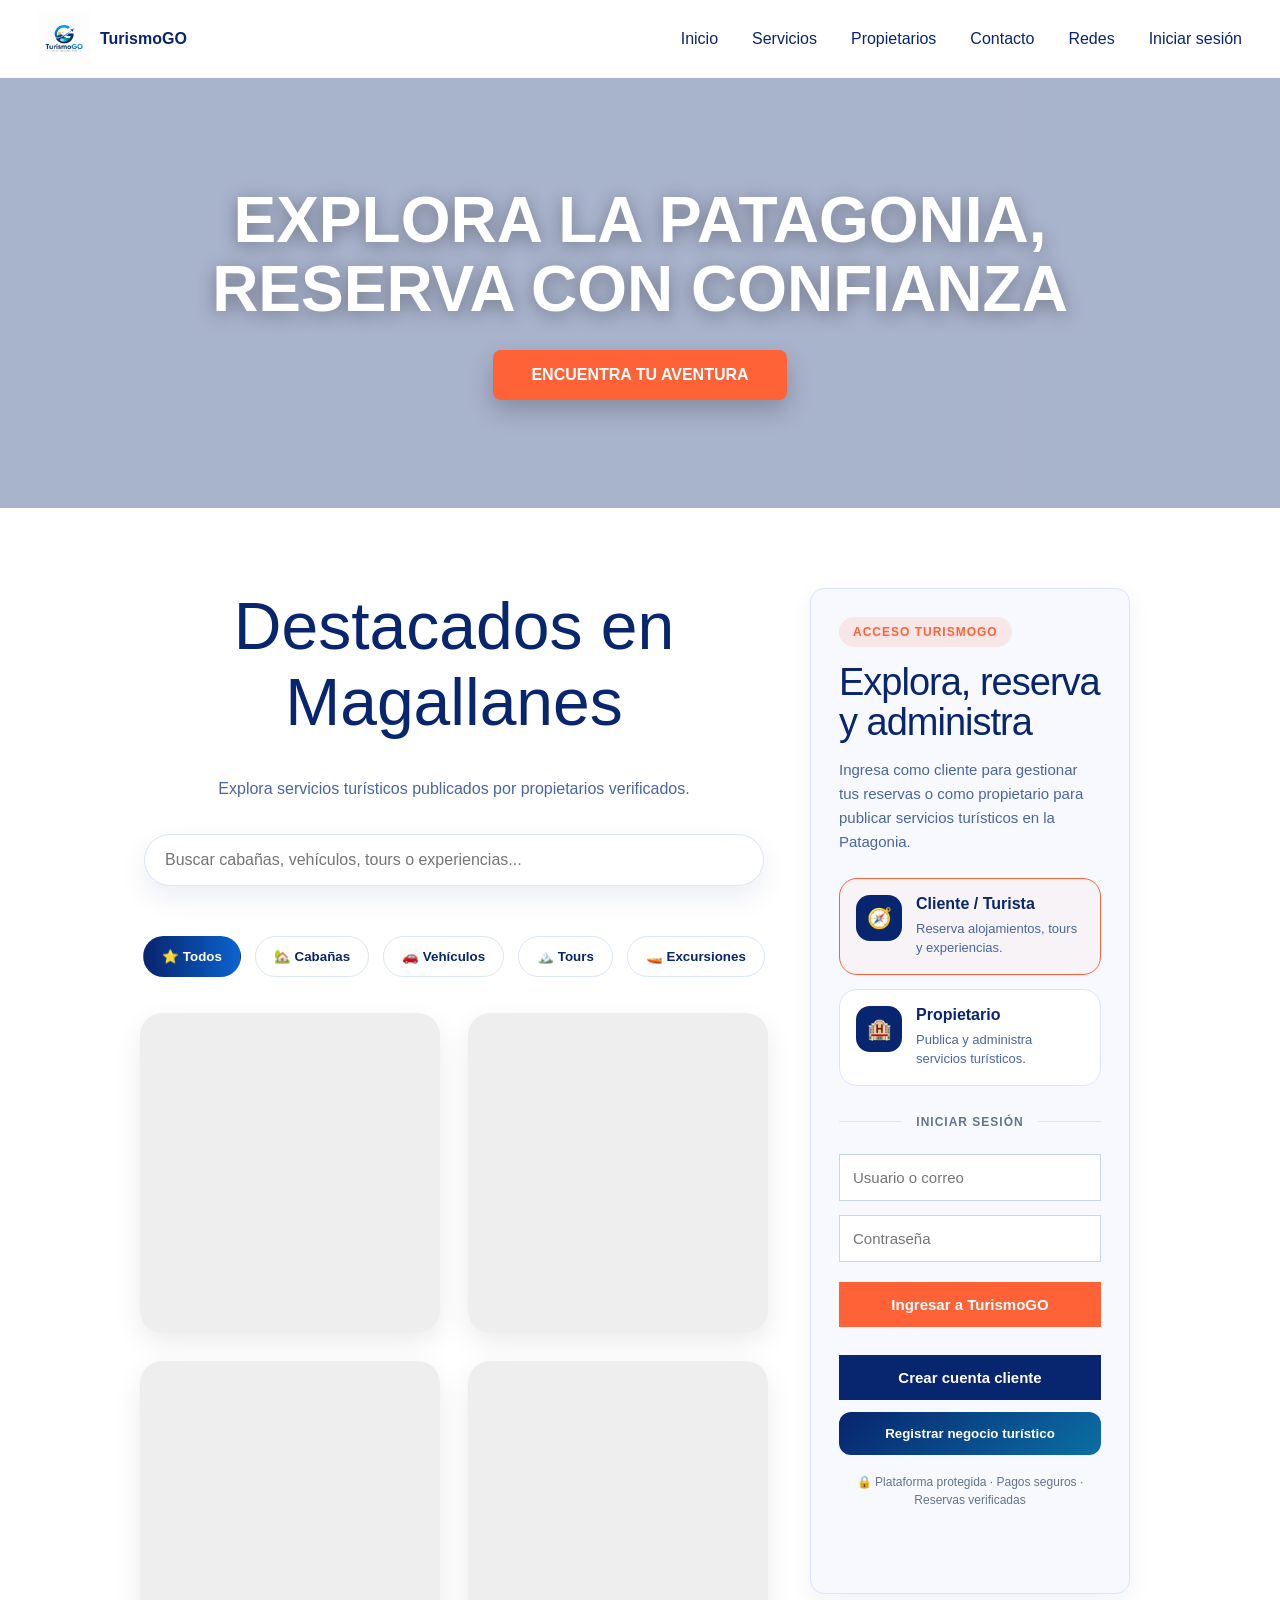
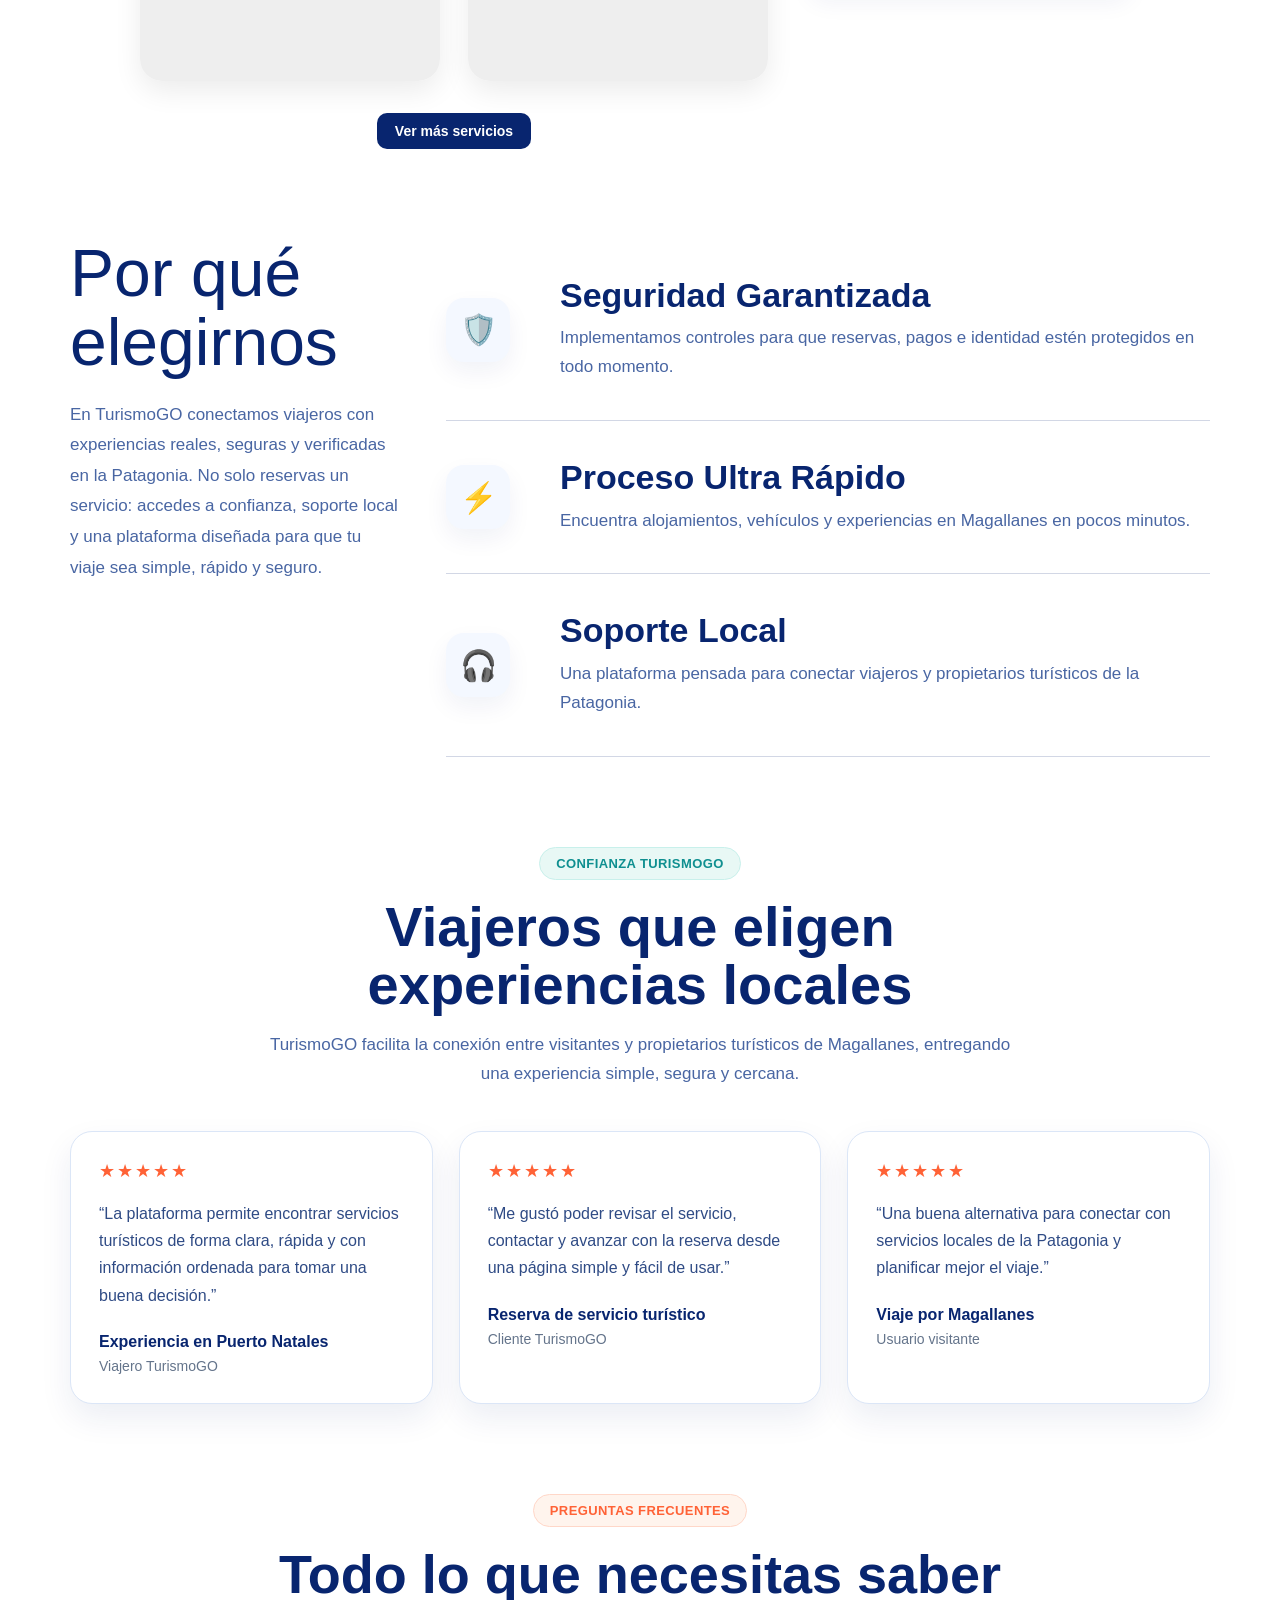
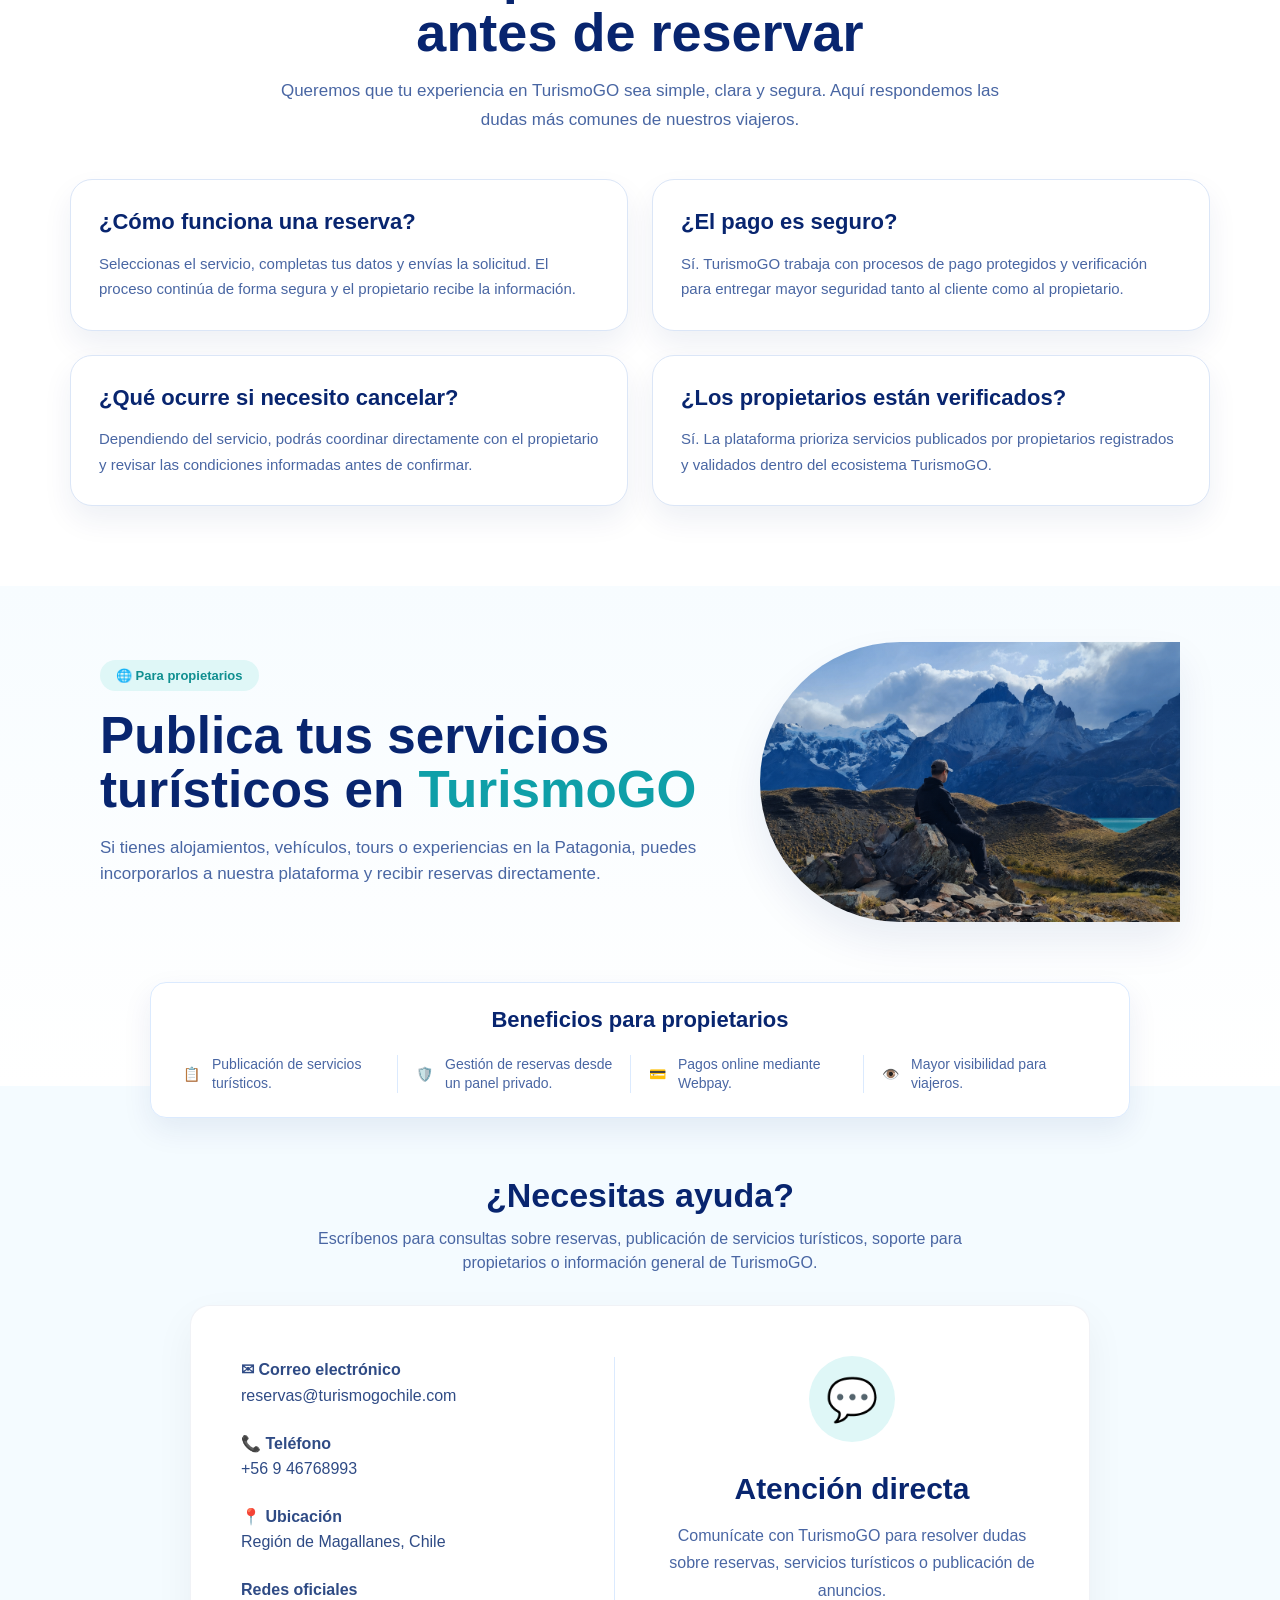
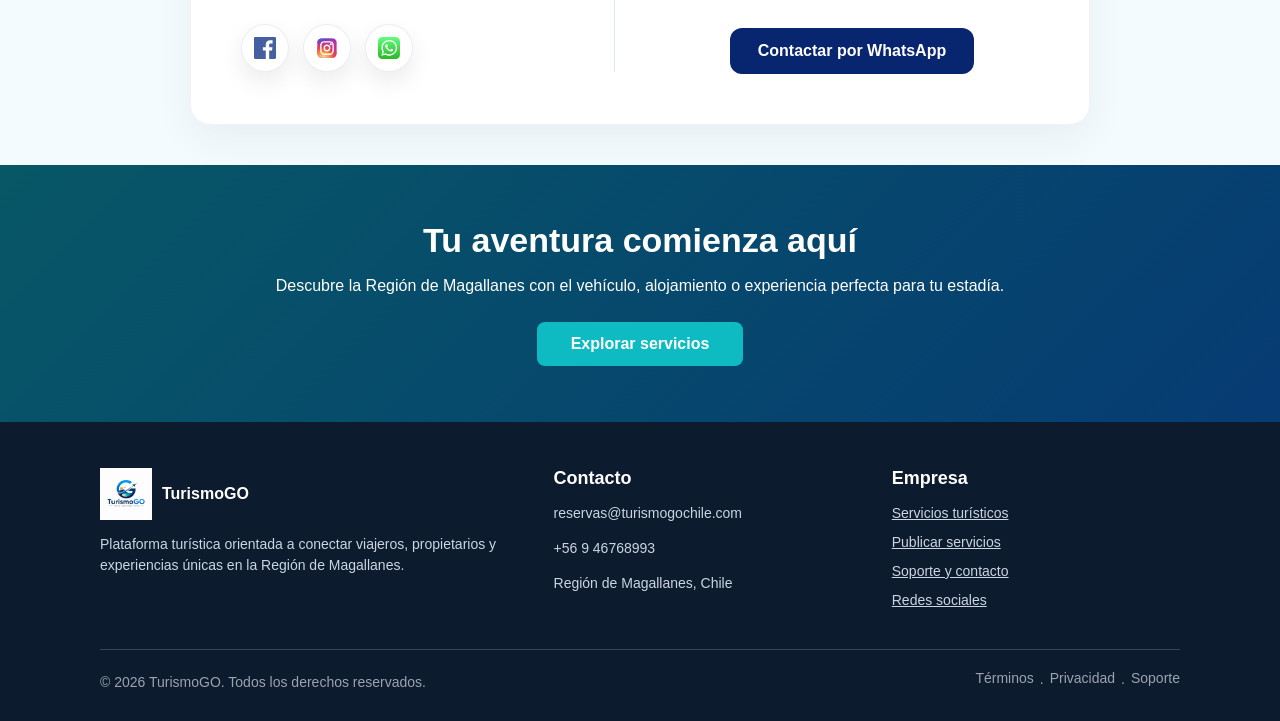
==== commit c6aa4410: "Rediseña acceso por roles y agrega registro cliente" ====
--- a/index.html
+++ b/index.html
@@ -69,11 +69,74 @@
     </a>
   </div>
 </section>
+<div id="registro-cliente" class="modal-overlay">
+
+  <div class="modal-card">
+
+    <button
+      class="modal-close"
+      onclick="mostrarRegistroCliente()"
+    >
+      ×
+    </button>
+
+    <h2>Crear cuenta cliente</h2>
+
+    <p>
+      Regístrate para reservar alojamientos, tours y experiencias en TurismoGO.
+    </p>
+
+    <input id="cliente-nombre" placeholder="Nombre completo">
+
+    <input
+      id="cliente-email"
+      type="email"
+      placeholder="Correo electrónico"
+    >
+
+    <input
+      id="cliente-usuario"
+      placeholder="Nombre de usuario"
+    >
+
+    <input
+      id="cliente-password"
+      type="password"
+      placeholder="Contraseña"
+    >
+
+    <div class="legal-checkbox-container">
+      <label class="legal-checkbox">
+        <input type="checkbox" id="aceptaLegalCliente">
+
+        <span>
+          Acepto los
+          <a href="/terminos.html" target="_blank">
+            Términos y Condiciones
+          </a>
+          y la
+          <a href="/privacidad.html" target="_blank">
+            Política de Privacidad
+          </a>.
+        </span>
+      </label>
+    </div>
+
+    <button
+      class="primary-btn"
+      onclick="registrarCliente()"
+    >
+      Crear cuenta
+    </button>
+
+  </div>
+
+</div>
     <div id="registro-propietario" class="modal-overlay">
     <div class="modal-card">
     <button class="modal-close" onclick="mostrarRegistroPropietario()">×</button>
   <h2>Registro de propietario</h2>
-  <p>Crea tu cuenta, selecciona un plan y activa tu suscripción para publicar servicios.</p>
+  <p>Crea tu cuenta gratis y comienza a publicar tus servicios en TurismoGO.</p>
 
   <input id="reg-nombre" placeholder="Nombre completo">
   <input id="reg-telefono" placeholder="Teléfono">
@@ -81,10 +144,10 @@
   <input id="reg-usuario" placeholder="Nombre de usuario">
   <input id="reg-password" type="password" placeholder="Contraseña">
 
-  <select id="reg-plan">
-    <option value="basico">Plan Básico - $9.990 / mes</option>
-    <option value="pro">Plan Pro - $19.990 / mes</option>
-    <option value="premium">Plan Premium - $39.990 / mes</option>
+ <select id="reg-plan">
+  <option value="basico">Plan Gratis - 10% comisión por reserva</option>
+  <option value="pro">Plan Pro - 8% comisión y mayor visibilidad</option>
+  <option value="premium">Plan Premium - 6% comisión y servicio destacado</option>
   </select>
 
   <div class="legal-checkbox-container">
@@ -100,7 +163,7 @@
 </div>
 
   <button class="primary-btn" onclick="registrarPropietarioConPago()">
-  Crear cuenta y pagar suscripción
+  Crear cuenta gratis
 </button>
 </div>
 </div>
@@ -138,20 +201,76 @@
 </div>
   </div>
 
-  <aside class="login-card" id="login">
-    <h2>Iniciar sesión</h2>
-    <p>Accede para administrar tus servicios y publicaciones.</p>
-
-    <input id="user" placeholder="Usuario">
-    <input id="pass" type="password" placeholder="Contraseña">
-
-    <button class="primary-btn" onclick="login()">Ingresar</button>
-    <button class="secondary-register-btn" onclick="mostrarRegistroPropietario()">
-  Acceso propietarios
-</button>
-
-    <p id="error"></p>
-  </aside>
+  <aside class="login-card premium-access-card" id="login">
+
+  <div class="access-header">
+    <span class="access-kicker">Acceso TurismoGO</span>
+    <h2>Explora, reserva y administra</h2>
+
+    <p>
+      Ingresa como cliente para gestionar tus reservas o como propietario
+      para publicar servicios turísticos en la Patagonia.
+    </p>
+  </div>
+
+  <div class="access-role-grid">
+
+    <div class="access-role-card active-role">
+      <div class="access-role-icon">🧭</div>
+
+      <div>
+        <h3>Cliente / Turista</h3>
+        <p>Reserva alojamientos, tours y experiencias.</p>
+      </div>
+    </div>
+
+    <div class="access-role-card">
+      <div class="access-role-icon">🏨</div>
+
+      <div>
+        <h3>Propietario</h3>
+        <p>Publica y administra servicios turísticos.</p>
+      </div>
+    </div>
+
+  </div>
+
+  <div class="login-divider">
+    <span>Iniciar sesión</span>
+  </div>
+
+  <input id="user" placeholder="Usuario o correo">
+  <input id="pass" type="password" placeholder="Contraseña">
+
+  <button class="primary-btn access-login-btn" onclick="login()">
+    Ingresar a TurismoGO
+  </button>
+
+  <div class="access-actions">
+
+    <button
+      class="secondary-register-btn"
+      onclick="mostrarRegistroCliente()"
+    >
+      Crear cuenta cliente
+    </button>
+
+    <button
+      class="owner-access-btn"
+      onclick="mostrarRegistroPropietario()"
+    >
+      Registrar negocio turístico
+    </button>
+
+  </div>
+
+  <div class="access-security">
+    🔒 Plataforma protegida · Pagos seguros · Reservas verificadas
+  </div>
+
+  <p id="error"></p>
+
+</aside>
 </section>
 
     <section class="features">
@@ -425,6 +544,11 @@
 </footer>
 
   <script src="config.js"></script>
+  <script src="js/utils.js"></script>
+  <script src="js/auth.js"></script>
+  <script src="js/admin.js"></script>
+  <script src="js/owner.js"></script>
+  <script src="js/reservas.js"></script>
   <script src="app.js"></script>
  
 </body>
--- a/styles.css
+++ b/styles.css
@@ -1326,5 +1326,156 @@
   margin-bottom: 12px;
 }
 
-
-
+/* =====================================================
+   TURISMOGO - ACCESS PREMIUM
+===================================================== */
+
+.premium-access-card {
+  position: sticky;
+  top: 92px;
+  overflow: hidden;
+}
+
+.access-header {
+  margin-bottom: 24px;
+}
+
+.access-kicker {
+  display: inline-block;
+  background: rgba(255, 98, 54, 0.12);
+  color: #ff6236;
+  padding: 8px 14px;
+  border-radius: 999px;
+  font-size: 12px;
+  font-weight: 900;
+  text-transform: uppercase;
+  letter-spacing: 1px;
+  margin-bottom: 16px;
+}
+
+.access-header h2 {
+  margin: 0 0 14px;
+  font-size: 38px;
+  line-height: 1.05;
+  letter-spacing: -1px;
+  color: #08256f;
+}
+
+.access-header p {
+  color: #4966a3;
+  line-height: 1.6;
+}
+
+.access-role-grid {
+  display: grid;
+  gap: 14px;
+  margin-bottom: 26px;
+}
+
+.access-role-card {
+  display: flex;
+  gap: 14px;
+  align-items: flex-start;
+  padding: 16px;
+  border-radius: 18px;
+  border: 1px solid #dbe4ff;
+  background: #ffffff;
+}
+
+.active-role {
+  border: 1px solid #ff6236;
+  background: rgba(255,98,54,0.04);
+}
+
+.access-role-icon {
+  width: 46px;
+  height: 46px;
+  border-radius: 14px;
+  display: grid;
+  place-items: center;
+  background: #08256f;
+  color: white;
+  font-size: 20px;
+  flex-shrink: 0;
+}
+
+.access-role-card h3 {
+  margin: 0 0 6px;
+  color: #08256f;
+  font-size: 16px;
+}
+
+.access-role-card p {
+  margin: 0;
+  font-size: 13px;
+}
+
+.login-divider {
+  position: relative;
+  text-align: center;
+  margin: 24px 0;
+}
+
+.login-divider::before {
+  content: "";
+  position: absolute;
+  top: 50%;
+  left: 0;
+  width: 100%;
+  height: 1px;
+  background: #dbe4ff;
+}
+
+.login-divider span {
+  position: relative;
+  background: #f7f9ff;
+  padding: 0 14px;
+  color: #64748b;
+  font-size: 12px;
+  font-weight: 800;
+  text-transform: uppercase;
+  letter-spacing: 1px;
+}
+
+.access-login-btn {
+  margin-top: 6px;
+}
+
+.access-actions {
+  display: grid;
+  gap: 12px;
+  margin-top: 16px;
+}
+
+.owner-access-btn {
+  width: 100%;
+  padding: 14px;
+  border: none;
+  border-radius: 12px;
+  background: linear-gradient(135deg, #08256f, #0b6fa4);
+  color: white;
+  font-weight: 900;
+  cursor: pointer;
+  transition: 0.25s ease;
+}
+
+.owner-access-btn:hover {
+  transform: translateY(-2px);
+  box-shadow: 0 12px 24px rgba(8,37,111,0.18);
+}
+
+.access-security {
+  margin-top: 18px;
+  text-align: center;
+  color: #64748b;
+  font-size: 12px;
+  line-height: 1.5;
+}
+
+@media (max-width: 760px) {
+  .access-header h2 {
+    font-size: 32px;
+  }
+}
+
+
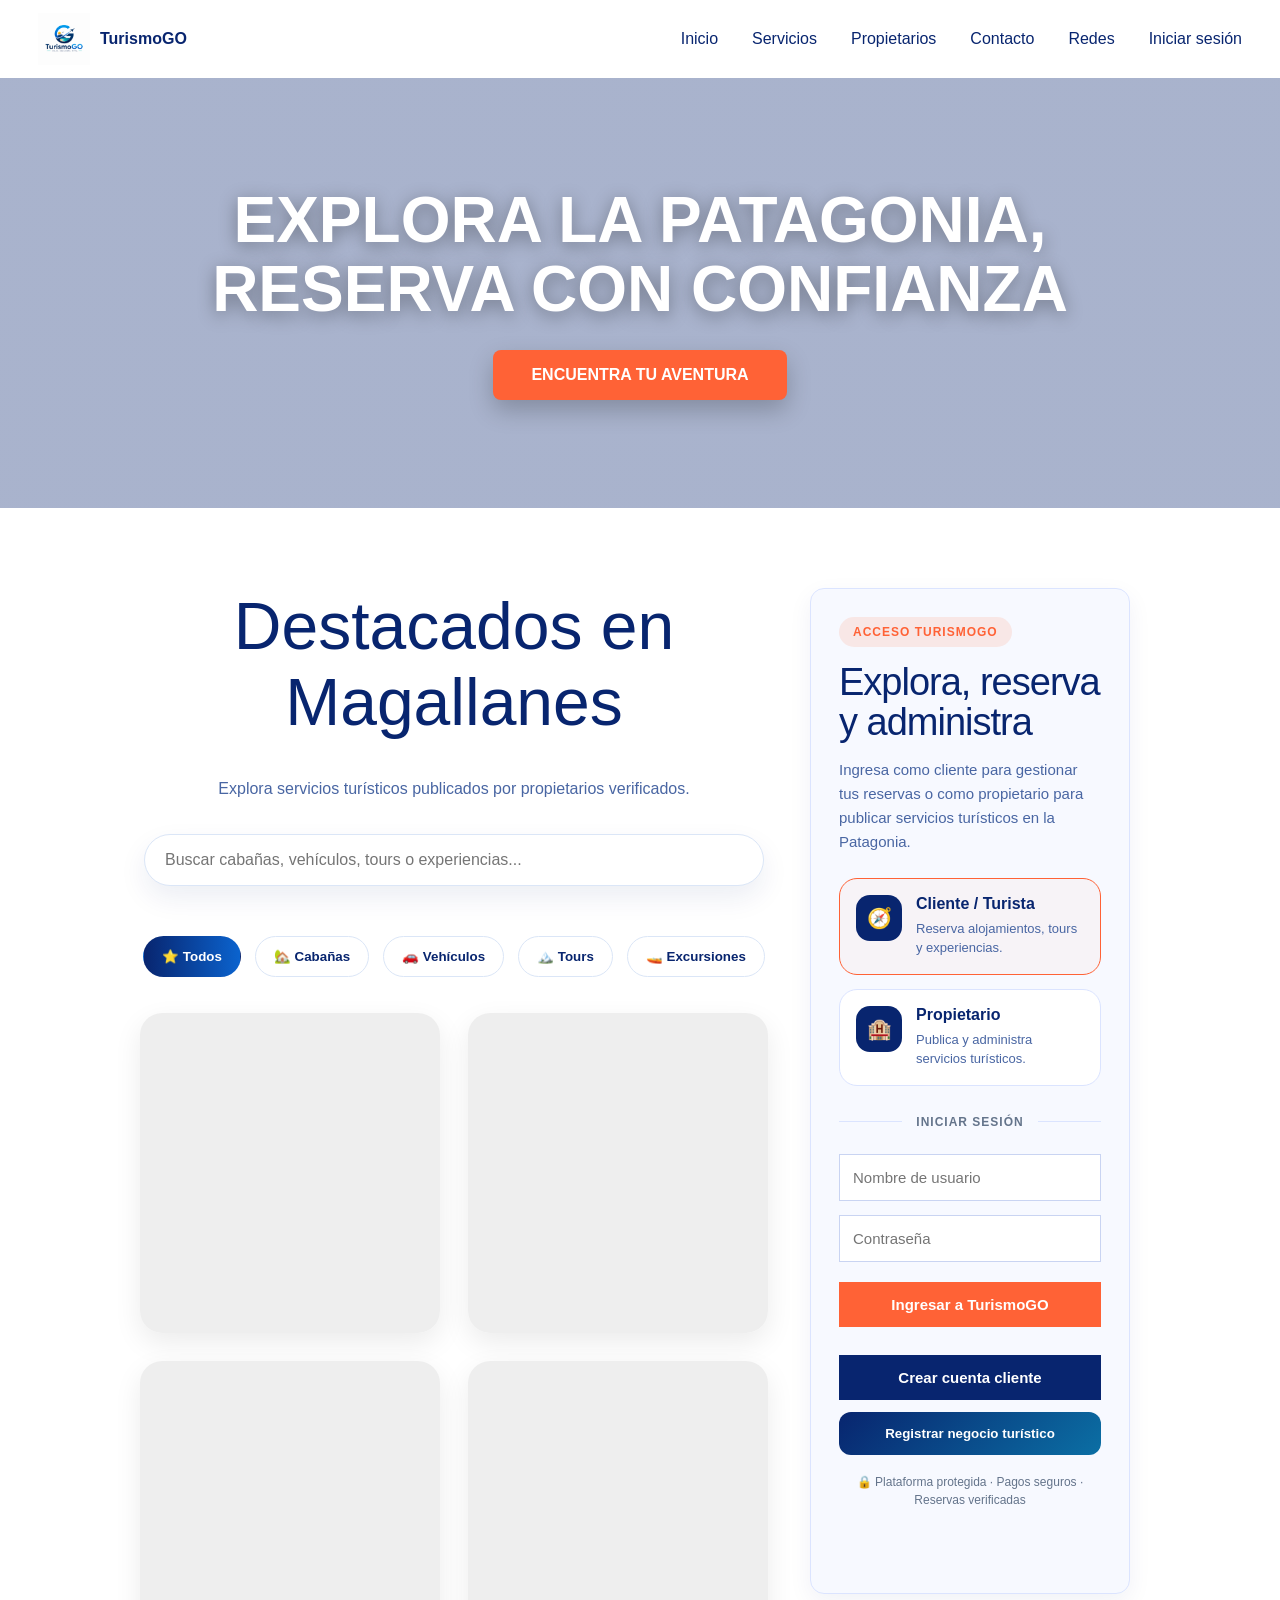
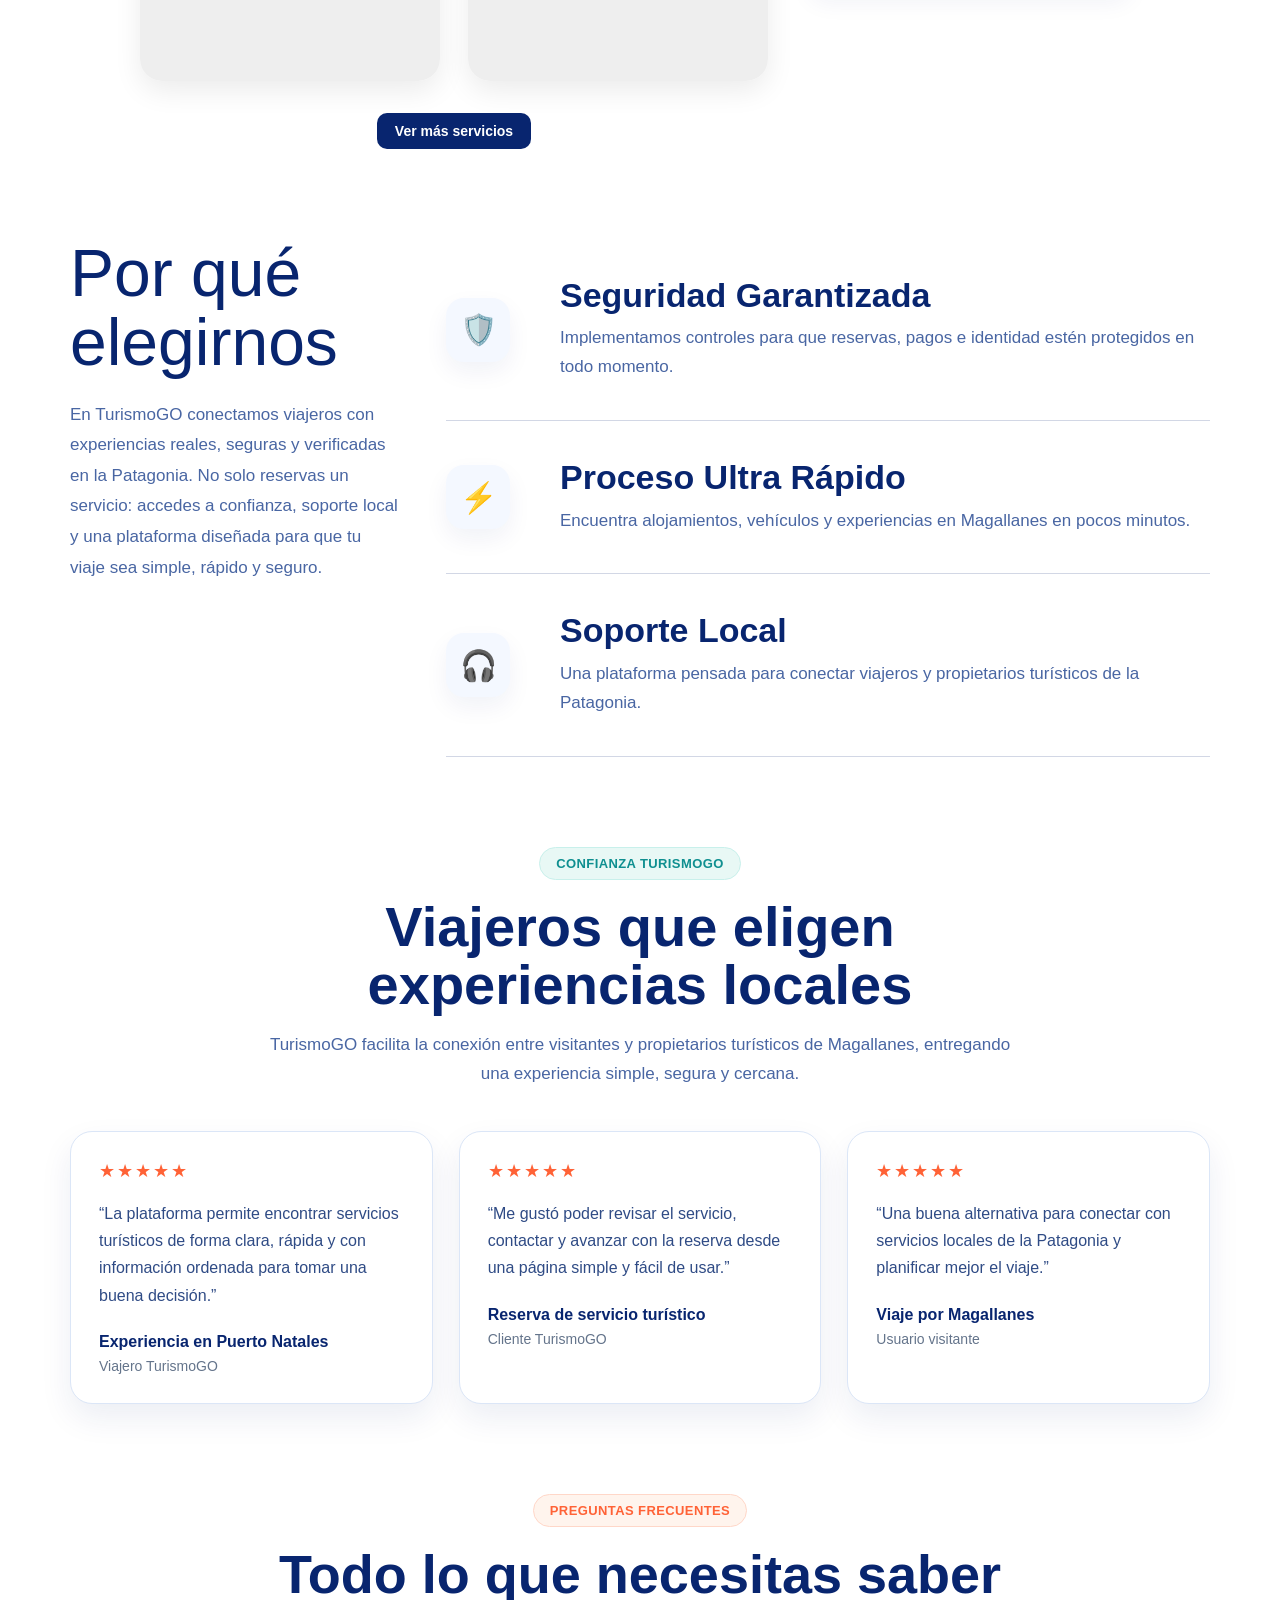
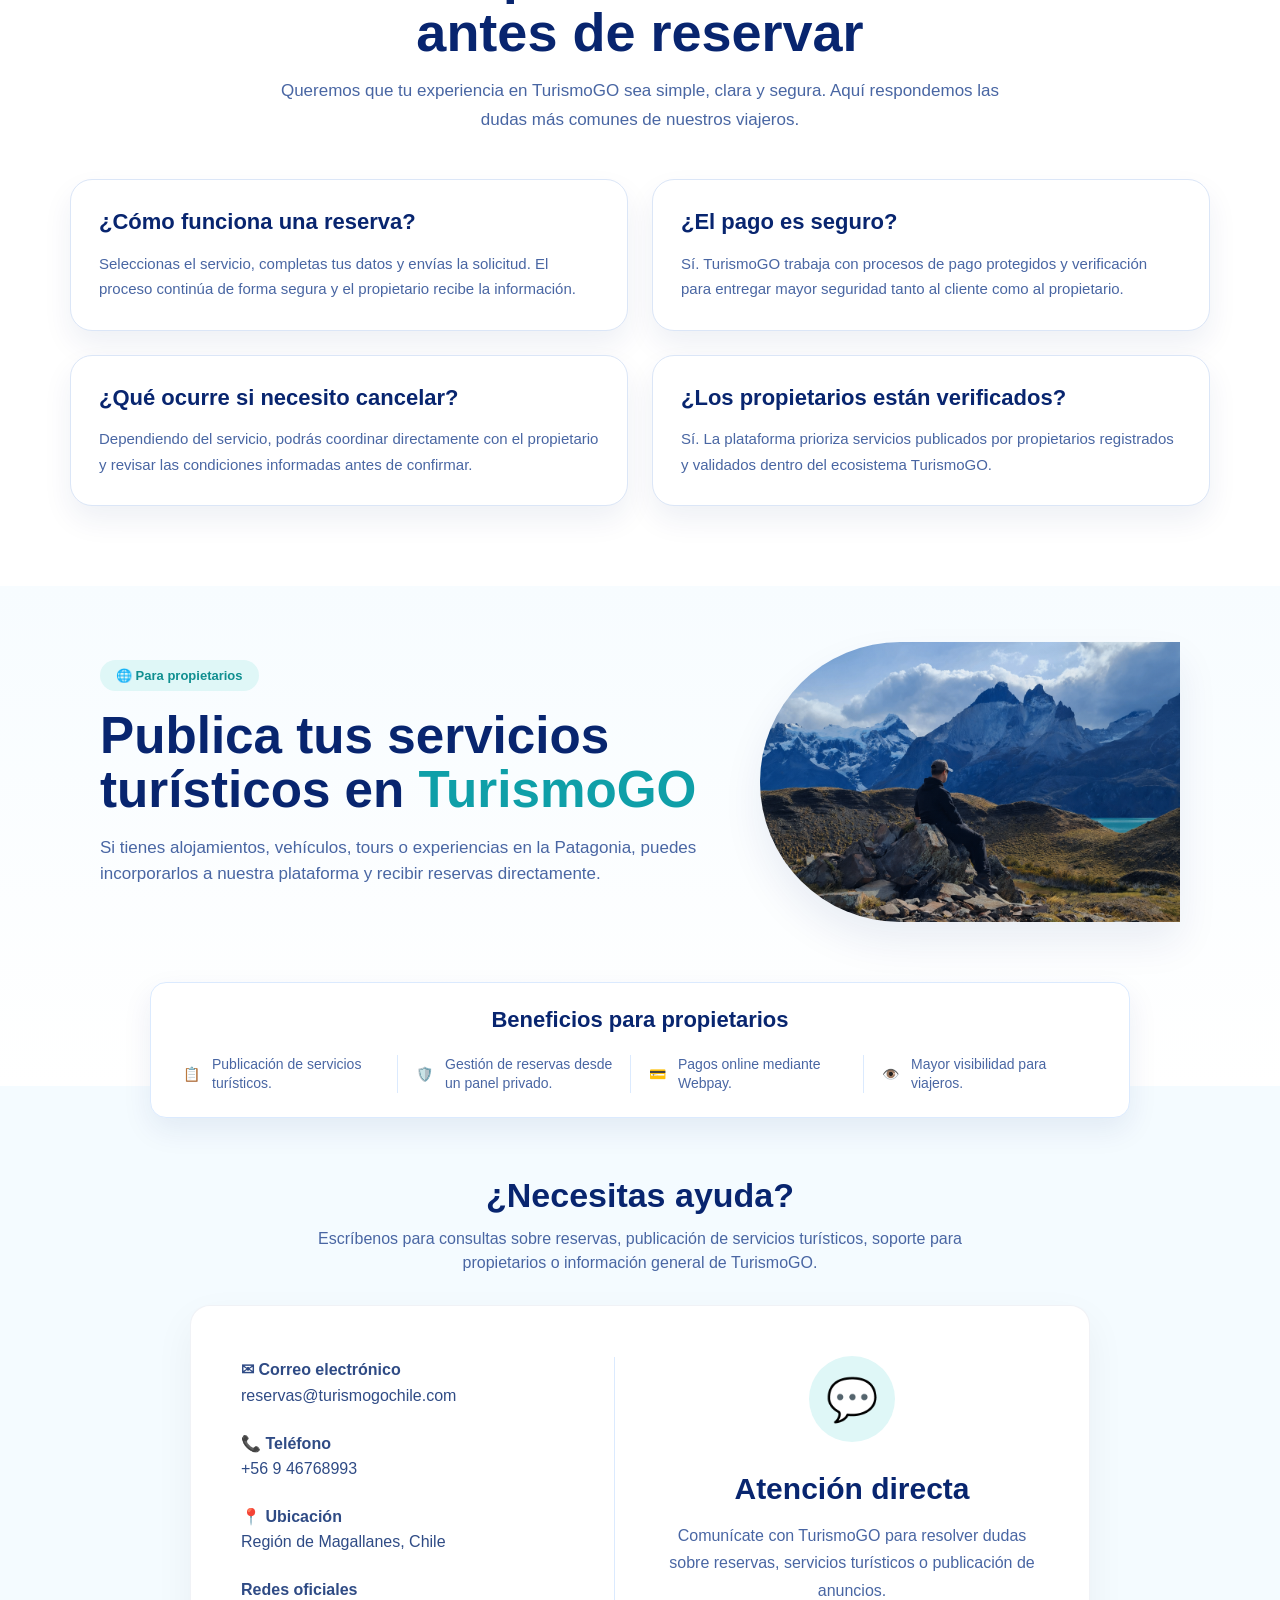
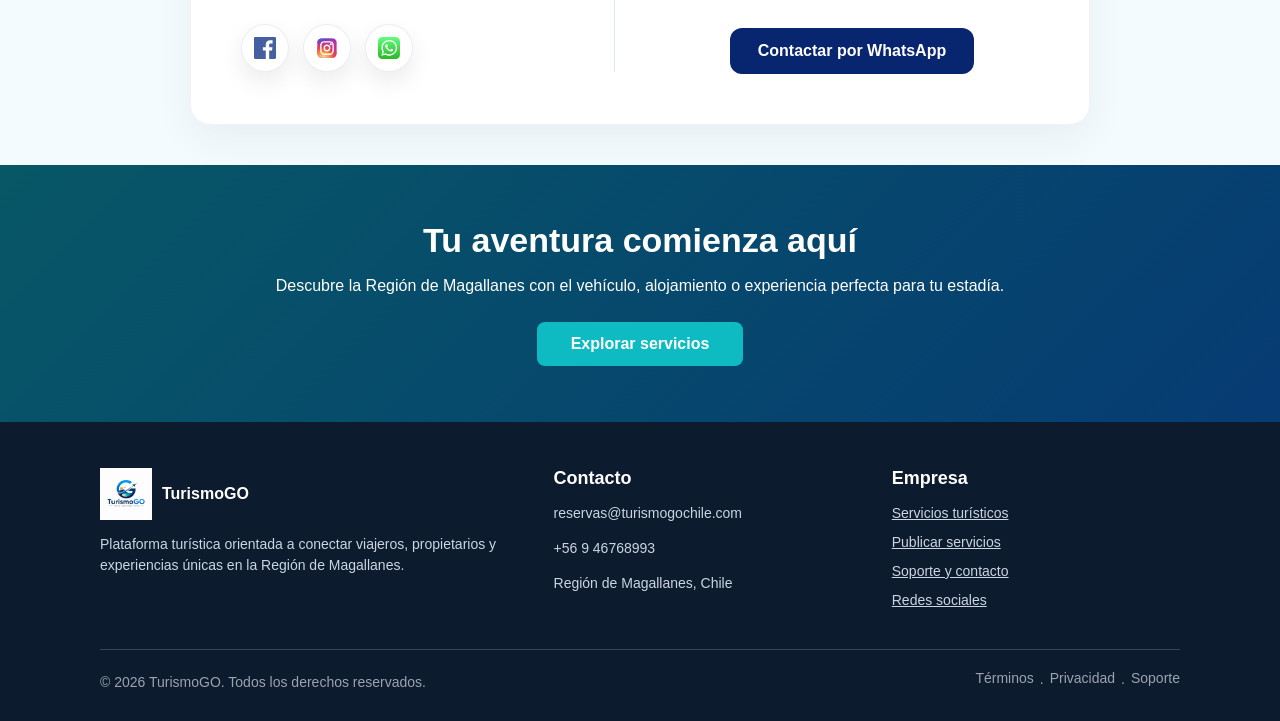
==== commit 5ca170b8: "Ajusta login cliente para usar nombre de usuario" ====
--- a/index.html
+++ b/index.html
@@ -239,7 +239,7 @@
     <span>Iniciar sesión</span>
   </div>
 
-  <input id="user" placeholder="Usuario o correo">
+  <input id="user" placeholder="Nombre de usuario">
   <input id="pass" type="password" placeholder="Contraseña">
 
   <button class="primary-btn access-login-btn" onclick="login()">
